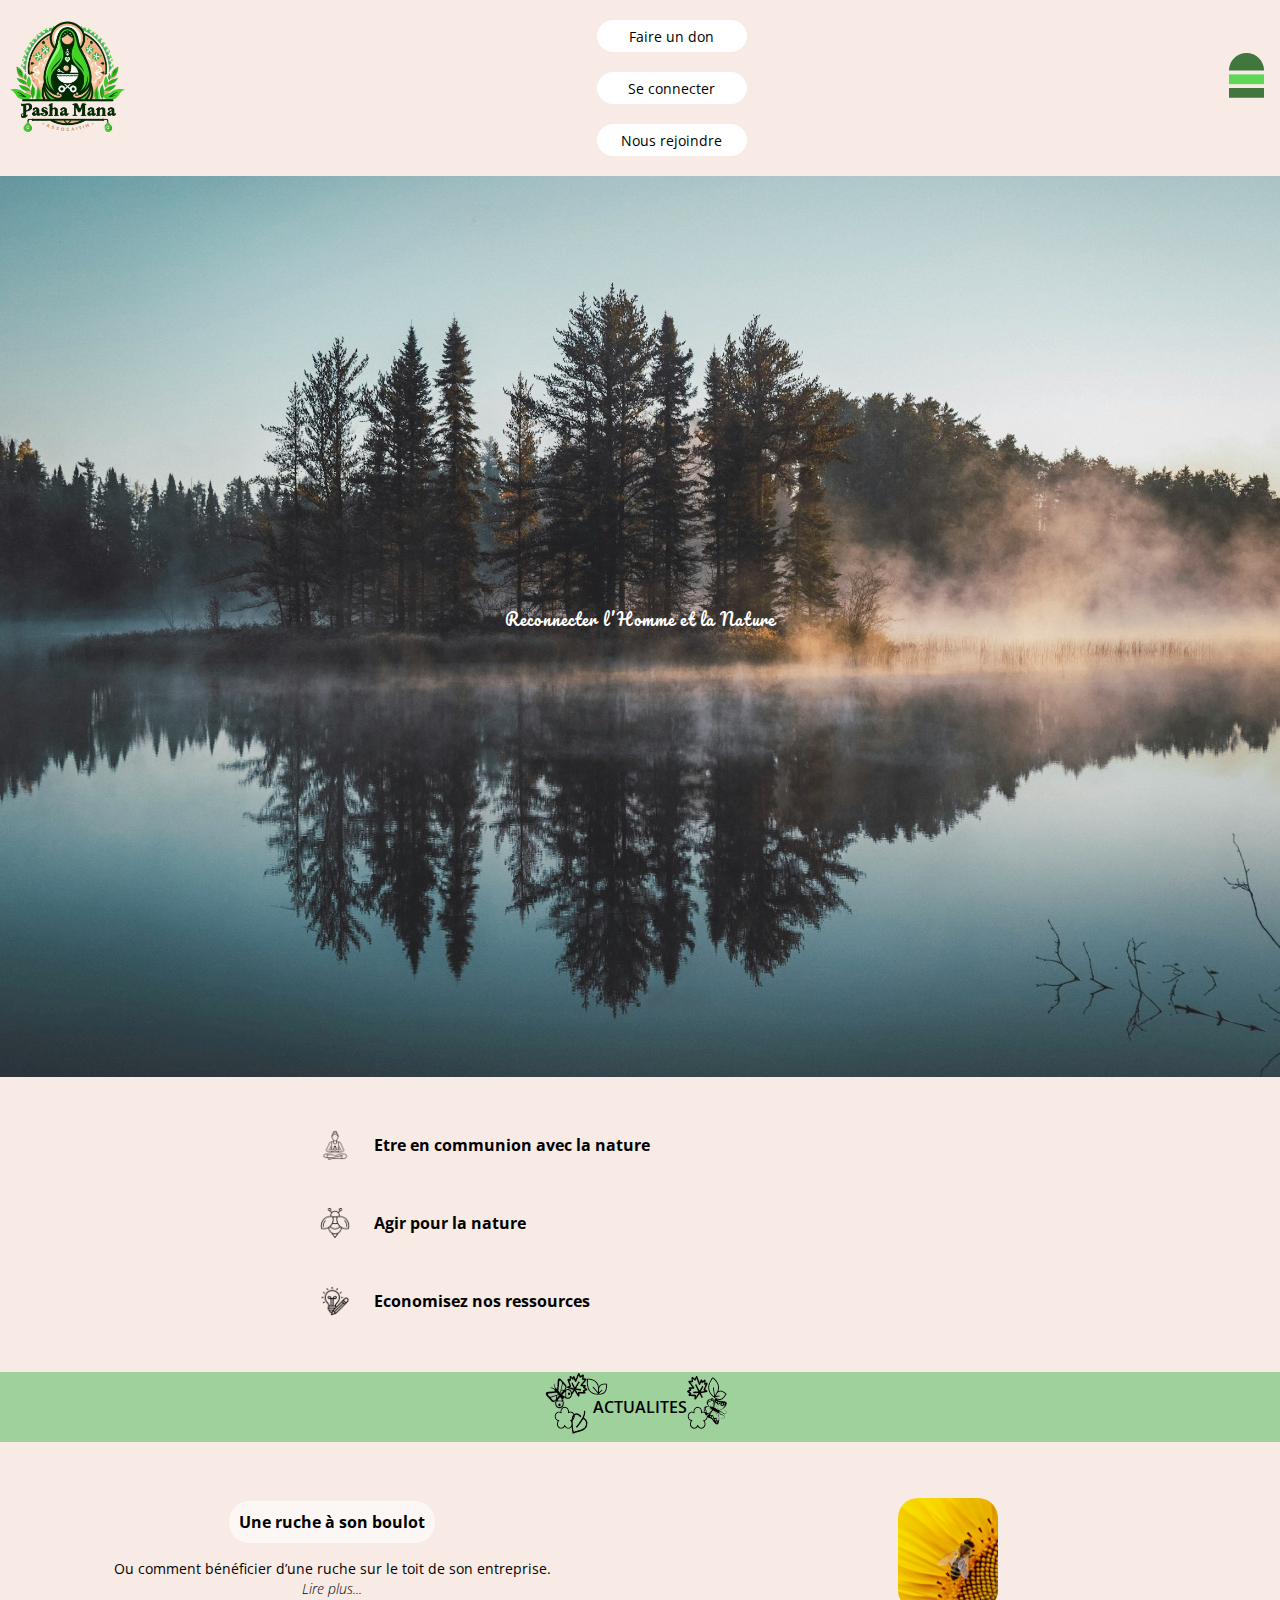
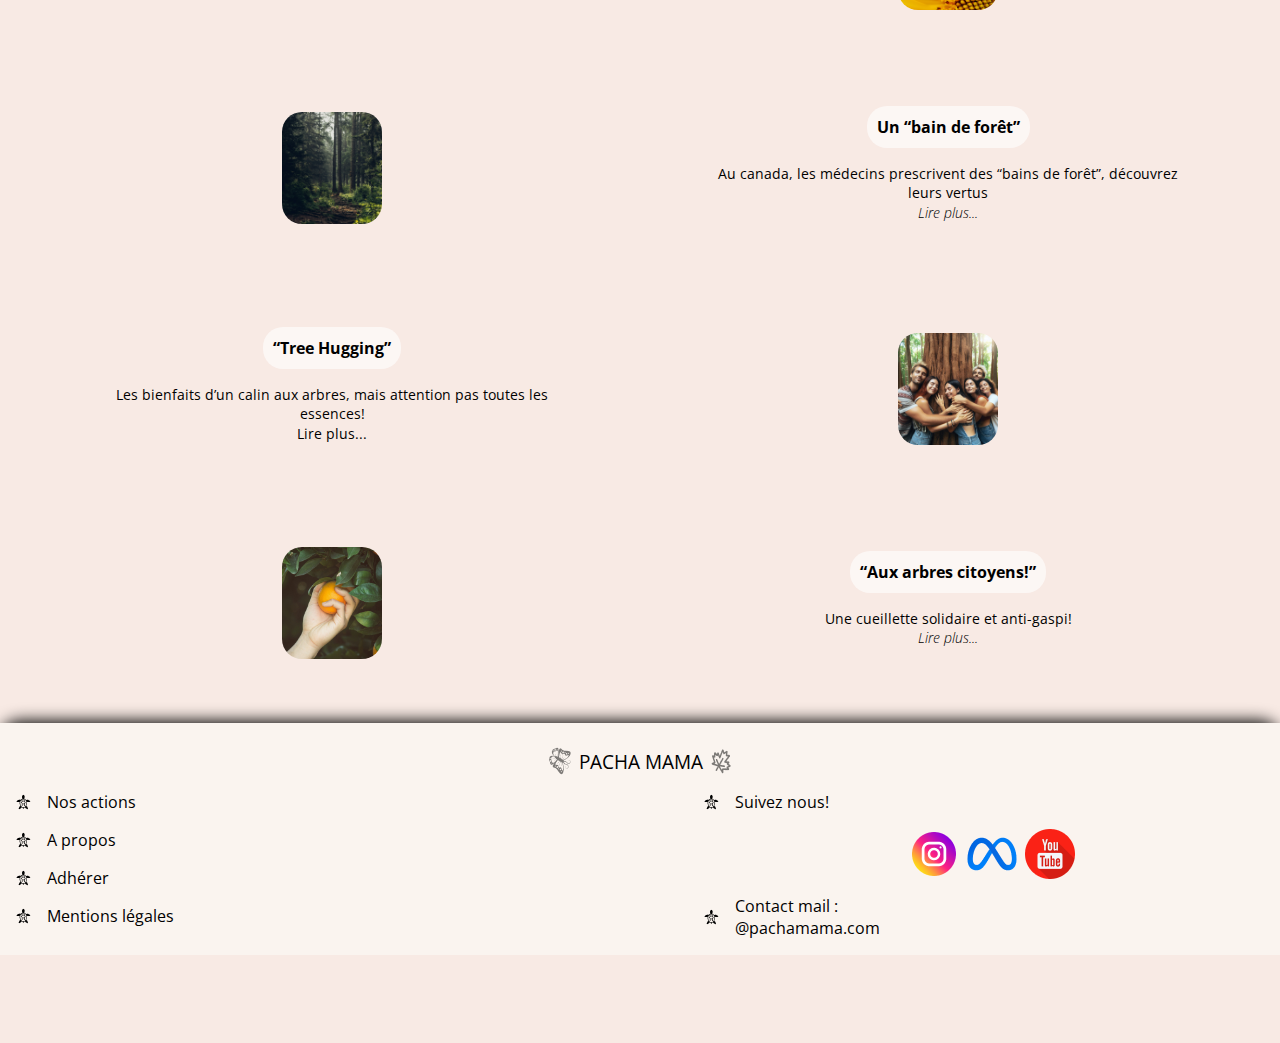
==== index.html @ 1336b2fa "initial commit" ====
<!DOCTYPE html>
<html lang="en">

<head>
    <meta charset="UTF-8">
    <meta name="viewport" content="width=device-width, initial-scale=1.0">
    <title>PACHA MAMA</title>
    <link rel="stylesheet" href="./assets/style.css">
    <link rel="preconnect" href="https://fonts.googleapis.com">
    <link rel="preconnect" href="https://fonts.gstatic.com" crossorigin>
    <link href="https://fonts.googleapis.com/css2?family=Open+Sans:ital,wght@0,300..800;1,300..800&display=swap"
        rel="stylesheet">
    <link rel="preconnect" href="https://fonts.googleapis.com">
    <link rel="preconnect" href="https://fonts.gstatic.com" crossorigin>
    <link
        href="https://fonts.googleapis.com/css2?family=Open+Sans:ital,wght@0,300..800;1,300..800&family=Pacifico&display=swap"
        rel="stylesheet">
</head>

<body>
    <header>
        <div id="logo">
            <img src="./images/Logo.png" alt="logoPachamama">
        </div>
        <div id="boutonsHeader">
            <div class="boutons">
                <p>Faire un don</p>
            </div>
            <div class="boutons">
                <p>Se connecter</p>
            </div>
            <div class="boutons">
                <p>Nous rejoindre</p>
            </div>
        </div>
        <div id="burger">
            <img src="./images/burger.png" alt="burger">
            <div class="mainMenu">
                <ul>
                    <li>Contact</li>
                    <li>Qui sommes nous?</li>
                    <li>Parrainage</li>
                    <li>DIY</li>
                    <li>Evènements</li>
                    <li>Méditation</li>
                </ul>
            </div>
        </div>
    </header>

    <main>
        <div id="figure">
            <img src="./images/paysageMain.jpg" alt="paysage">
            <p>Reconnecter l’Homme et la Nature</p>
        </div>                
        <div id="missions">
            <div class="mission">
                <img src="./images/poseYogaMissions.png">
                <p>Etre en communion avec la nature</p>
            </div>
            <div class="mission">
                <img src="./images/abeilleMissions.png">
                <p>Agir pour la nature</p>
            </div>
            <div class="mission">
                <img src="./images/ampouleMissions.png">
                <p>Economisez nos ressources</p>
            </div>
        </div>
        <div class="categories">
            <p>ACTUALITES</p>
            <img src="./images/decorCategories.png" alt="feuilles">
        </div>
        <div class="actu">
            <div class="descriptionActu">
                <h1>Une ruche à son boulot</h1>
                <p>Ou comment bénéficier d’une ruche sur le toit de son entreprise.<br>
                    <span class="lightItalic">Lire plus...</span>
                </p>
            </div>
            <img src="./images/actuAbeille.jpg" alt="abeille">
        </div>
        <div class="actu">
            <img src="./images/actuForet.jpg" alt="foret">
            <div class="descriptionActu">
                <h1>Un “bain de forêt”</h1>
                <p>Au canada, les médecins prescrivent des “bains de forêt”, découvrez leurs vertus<br>
                    <span class="lightItalic">Lire plus...</span>
                </p>
            </div>
        </div>
        <div class="actu">
            <div class="descriptionActu">
                <h1>“Tree Hugging”</h1>
                <p>Les bienfaits d’un calin aux arbres, mais attention pas toutes les essences!<br>
                    Lire plus...</p>
            </div>
            <img src="./images/actuTreeHugging.jpeg" alt="treeHugging">
        </div>
        <div class="actu">
            <img src="./images/actuCueillettte.jpg" alt="cueillettte">
            <div class="descriptionActu">
                <h1>“Aux arbres citoyens!”</h1>
                <p>Une cueillette solidaire
                    et anti-gaspi!<br>
                    <span class="lightItalic">Lire plus...</span>
                </p>
            </div>
        </div>
    </main>
    <footer>
        <div id="footerTitre">
            <div id="titre">
                <img src="./images/VectorPapillon.png">
                <p>PACHA MAMA</p>
                <img src="./images/VectorFeuille.png">
            </div>
        </div>
        <div class="footer-container">
            <div id="mentionsFooterG">
                <div class="mentionFooterG">
                    <img src="./images/VectorTortue.png">
                    <p>Nos actions</p>
                </div>
                <div class="mentionFooterG">
                    <img src="./images/VectorTortue.png">
                    <p>A propos</p>
                </div>
                <div class="mentionFooterG">
                    <img src="./images/VectorTortue.png">
                    <p>Adhérer</p>
                </div>
                <div class="mentionFooterG">
                    <img src="./images/VectorTortue.png">
                    <p>Mentions légales</p>
                </div>
            </div>
            <div id="mentionsFooterD">
                <div class="mentionFooterD">
                    <img src="./images/VectorTortue.png">
                    <p>Suivez nous!</p>
                </div>
                <div id="reseauxSociaux">
                    <img src="./images/insta.png">
                    <img src="./images/meta.png">
                    <img src="./images/youtube.png">
                </div>
                <div class="mentionFooterD">
                    <img src="./images/VectorTortue.png">
                    <div id="mailto">
                        <p>Contact mail : &nbsp </p>
                        <p>@pachamama.com</p>
                    </div>
                </div>
            </div>
        </div>
    </footer>

    <script src="./assets/main.js"></script>
</body>

</html>
---- assets/style.css ----
*{
    margin: 0;
    padding: 0;
    font-family: "Open Sans", sans-serif;
    list-style-type: none;
}
body{
    background-color: #F8EAE4;
}
/*header*/
header{
    display: flex;
    justify-content: space-between;
    align-items: center;
}
#logo>img{
    width: 8.125rem;
    height: auto;
}
#boutonsHeader>.boutons{
    width: 9.375rem;
    height: 2rem;
    background-color: #fff;
    border-radius: 20px;
    margin-top: 1.25rem;
    display: flex;
    justify-content: center;
    align-items: center;
}

#boutonsHeader>.boutons>p{
    font-size: 0.875rem;
    color: #000;
    
}
#burger{
    width: 2.1875rem;
    margin: 1rem;
}
#burger>img{
    position: relative;
}
#burger>.mainMenu{
    position: absolute;
    width: 10rem;
    height: 15rem;
    right: 0.3125rem;
    top: 9.375rem;
    background-color: #fff;
    border-radius: 20px;
    display: none;
    z-index: 100;
}
header>#burger>.mainMenu>ul{
    display: flex;            
    flex-direction: column;   
    justify-content: space-around;
    height: 100%;                       
    margin: 0;
} 

header>#burger>.mainMenu>ul>li{
    display: flex;
    align-items: center;
    justify-content: center;
    font-size: 0.875rem;
    margin: 0 auto;
    text-align: center;
    width: 9.375rem;
    background-color: #C4DAC3;
    border-radius: 20px;
    padding-top: 0.5rem;
    padding-bottom: 0.5rem;
}
/*main*/
main>#figure{
    width: 100%;
    height: auto;
    position: relative;
}
main>#figure>img{
    width: 100%;
    height: auto;
    margin-top: 1.25rem;
    object-fit: cover;
}
main>#figure>p{
    position: absolute;
    font-family: "Pacifico", cursive;
    font-size: medium;
    color: #fff;
    letter-spacing: 0.07rem;
    top: 50%;
    left: 50%; 
    transform: translate(-50%, -50%);
    white-space: nowrap;
}
main>#missions{
    display: grid;
    grid-template-columns: 25% 50% 25%;
}
main>#missions>.mission{
    grid-column: 2;
    display: flex;
    padding-top: 1rem;
    align-items: center;
    margin-top: 2rem;
}
main>#missions>.mission>img{
    width: 1.875rem;
    height: auto;
}
main>#missions>.mission>p{
    margin-left: 1.5rem;
    font-weight: 700;
    font-size: medium;
}
main>.categories{
    margin-top: 3.5rem;
    width: 100%;
    height: 4.375rem;
    background-color: #9ED19C;
    position: relative;
}
main>.categories>p{
    text-align: center;
    top: 50%;
    left: 50%;
    transform: translate(-50%, -50%);
    font-weight: 600;
    z-index: 1;
    position: relative;
}
main>.categories>img{
    position: absolute;
    top: 100%;  
    left: 50%; 
    transform: translate(-50%, -100%); 
    height: auto;
    z-index: 0;
}
.actu {
    display: grid;
    grid-template-columns: 1fr 1fr; 
    gap: 1rem; 
    align-items: center; 
    justify-content: center;
    margin-bottom: 2rem;
    margin-top: 1.5rem;
    padding: 2rem;
}
.actu > img {
    width: 6.25rem;
    height: 7rem;
    object-fit: cover;
    border-radius: 20px;
    justify-self: center;
}
.actu > .descriptionActu {
    display: flex;
    flex-direction: column; 
    gap: 0.5rem;
    text-align: center;
    justify-self: center; 
    max-width: 80%; 
}

.actu > .descriptionActu > h1 {
    font-size: 1rem;
    background-color: rgba(255, 255, 255, 0.6);
    padding: 0.625rem;
    border-radius: 20px;
    margin: 0 auto;
}

.actu > .descriptionActu > p {
    font-size: 0.875rem;
    line-height: 1.4;
    margin: 0 auto; 
    padding: 0.5rem;
}
.lightItalic{
    font-weight: 300;
    font-style: italic;
}


/* footer */
footer{
    width: 100%;
    height: 20rem;
    border-top-left-radius: 20px;
    border-top-right-radius: 20px;
    box-shadow: 0 -0.1rem 1rem;
    margin-top: 2rem;
}
#footerTitre{
    display: flex;
    justify-content: center;
    align-items: center;
}
#titre {
    display: flex;
    align-items: center; 
    gap: 0.5rem;
    margin-top: 0.5rem;
}
#titre p {
    font-size: 1.2rem;
    font-weight: normal;
    margin: 0;
    color: #000;
}

#footerTitre {
    text-align: center;
    padding: 1rem;
    background-color: #FAF4EF;
}

#footerTitre #titre {
    display: flex;
    justify-content: center;
    align-items: center;
    gap: 0.5rem;
}

.footer-container {
    display: flex;
    justify-content: space-between;
    width: 100%;
    background-color: #FAF4EF;
}

#mentionsFooterG {
    flex: 1;
    max-width: 45%;
    margin-left: 1rem;
}

#mentionsFooterD {
    flex: 1;
    max-width: 45%;
}

#mentionsFooterG, #mentionsFooterD {
    display: flex;
    flex-direction: column;
}

.mentionFooterG, .mentionFooterD {
    display: flex;
    align-items: center;
    margin-bottom: 1rem;
}

#reseauxSociaux {
    display: flex;
    justify-content: center;
    align-items: center;
    gap: 0.5rem;
    padding-bottom: 1rem;
}

.mentionFooterG img, .mentionFooterD img {
    margin-right: 1rem;
    height: auto;
}

#mailto {
    display: flex;
    flex-direction: column; 
}

/* Qui sommes nous?*/
main>h1{
    font-size: 1rem;
    text-align: center;
    margin-top: 2rem;
    margin-bottom: 2rem;
}
.flex{
    display: flex;
    justify-content: center;
}
main>.flex>#pres{
    width: 70%;
    display: flex;
    justify-content: space-between;
}
main>.flex>#pres>p{
    font-size: 0.875rem;
}
main>.flex>#pres>img{
    width: 9.6875rem;
    height: auto;
    border-radius: 20%;
}
main>.flex>p{
    font-size: 0.875rem;
    margin-top: 2.5rem;
    margin-bottom: 3.5rem;
    width: 70%;
}
.flex>#valeurs{
    width: 70%;
}
#valeurs>p{
    font-size: 0.875rem;
    font-weight: 700;
    margin-bottom: 2rem;
}
.vertFonceGras{
    color: #41763E;
    font-weight: 650;
}
#figureValeurs>img{
    margin-top: 3rem;
    margin-bottom: 3rem;
    width: 17.1875rem;
    height: auto;
}

/*Evenement*/
#figureEv{
    position: relative;
}
#figureEv>img{
    width: 100%;
    height : auto;
    opacity: calc(30%);
}
#figureEv>.vertFonceGras>p{
    position: absolute;
    top: 50%; 
    left: 50%; 
    transform: translate(-50%, -50%);
    white-space: nowrap;
}
#boutonsEv{
    font-size: 1.125rem;
    width: 15.625rem;
    height: 2.75rem;
    background-color: #fff;
    display: flex;
    justify-content: center;
    align-items: center;
    border-radius: 20px;
    position: absolute;
    top: 50%; 
    left: 50%; 
    transform: translate(-50%, -50%);
    margin-top: 3rem;
}
#titreEv>.vertFonceGras>p{
    font-size: 1.3rem;
    text-align: center;
    margin-top: 2rem;
    margin-bottom: 1rem;
}
.Ev{
    position: relative;
    width: 100%;
}
.Ev>img{
    width: 15.625rem;
    height: auto;
    margin: 0 auto;
    display: block;
}
.Ev>p{
    position: absolute;
    font-size: 1rem;
    top: 50%; 
    left: 50%;
    transform: translate(-50%, -50%); 
    text-align: center; 
    margin-top: 0.7rem; 
}
strong{
    font-weight: bold;
}
.etiquetteEv{
    display: grid;
    grid-template-columns: repeat(2,1fr);
    grid-template-rows: 2;
    position: relative;
    margin:0 auto;
    width: 80%;
    background-color: #fff;
    padding:20px;
    border-radius: 20px;
}
.etiquetteEv>.titreEtiquette{
    grid-column: 1/2;
    grid-row: 1;
}
.titreEtiquette>img{
    grid-column: 3;
    grid-row: 1;
}
main>.etiquetteEv>p{
    grid-column: 1;
    grid-row: 2;  
}
main>.etiquetteEv>.figureAction>img{
    width: 11rem;
    height:10.625rem;
    border-radius: 20px;
    justify-self: end;
    align-self: center;
}
main>.etiquetteEv>.go>img{
    width: 4rem;
    height: auto;
    position: absolute;
    top: 0;
    right: 0;
}
main > .etiquetteEv > .figureAction {
    display: grid;  
    justify-items: end; 
}

/*DIY*/
.buttonDIY{
    font-weight: 550;
    width: 11.25rem;
    height: 3.5rem;
    background-color: #fff;
    opacity: 60%;
    display: flex;
    justify-content: center;
    align-items: center;
    border-radius: 20px;
}
#DIY{
    display: grid;
    grid-template-columns: repeat(2,1fr);
    grid-template-rows: 3;
    gap: 2rem;
    justify-self: center;
    margin-top: 2rem;
}
.sousTitre{
    width: 100%;
    height: 4rem;
    background-color: #fff ;
    opacity: 70%;
    margin-top: 2rem;
    display: flex;
    justify-content: center;
    align-items: center;
}
.cardTuto{
    display: flex;
    flex-direction: column;
    align-items: center;
    width: 16rem;
    height: 18.75rem;
    background-color: #FAF3E0;
    padding: 1.5rem;
    border-radius: 20px;
    margin: 2rem auto;
}
.cardTuto>img{
    width: 12.625rem;
    height: auto;
    border-top-left-radius: 20px;
    border-top-right-radius: 20px;
}
.cardTuto>p{
    text-align: center;
    margin-top: 1rem;
}
.cardTuto>.buttonTuto{
    width: 4.8125rem;
    height: 1.875rem;
    background-color: #EDE0C8;
    display: flex;
    justify-content: center;
    align-items: center;
    border-radius: 20px;
    margin-top: 1rem;
}
.bold{
    font-weight: 600;
    margin-top: 1rem;
}

/*MEDITATION*/

#meditationFigure>img{
    width: 100%;
    height:auto;
}
.sousTitre2{
    width: 100%;
    height: 4rem;
    background-image: url(../images/oiseau.png);
    margin-top: 2rem;
    display: flex;
    justify-content: center;
    align-items: center;
    font-weight: bold;
    color: #fff;
}
.buttonMeditation{
    display: flex;
    margin: 2rem auto;
    width: 25rem;
}
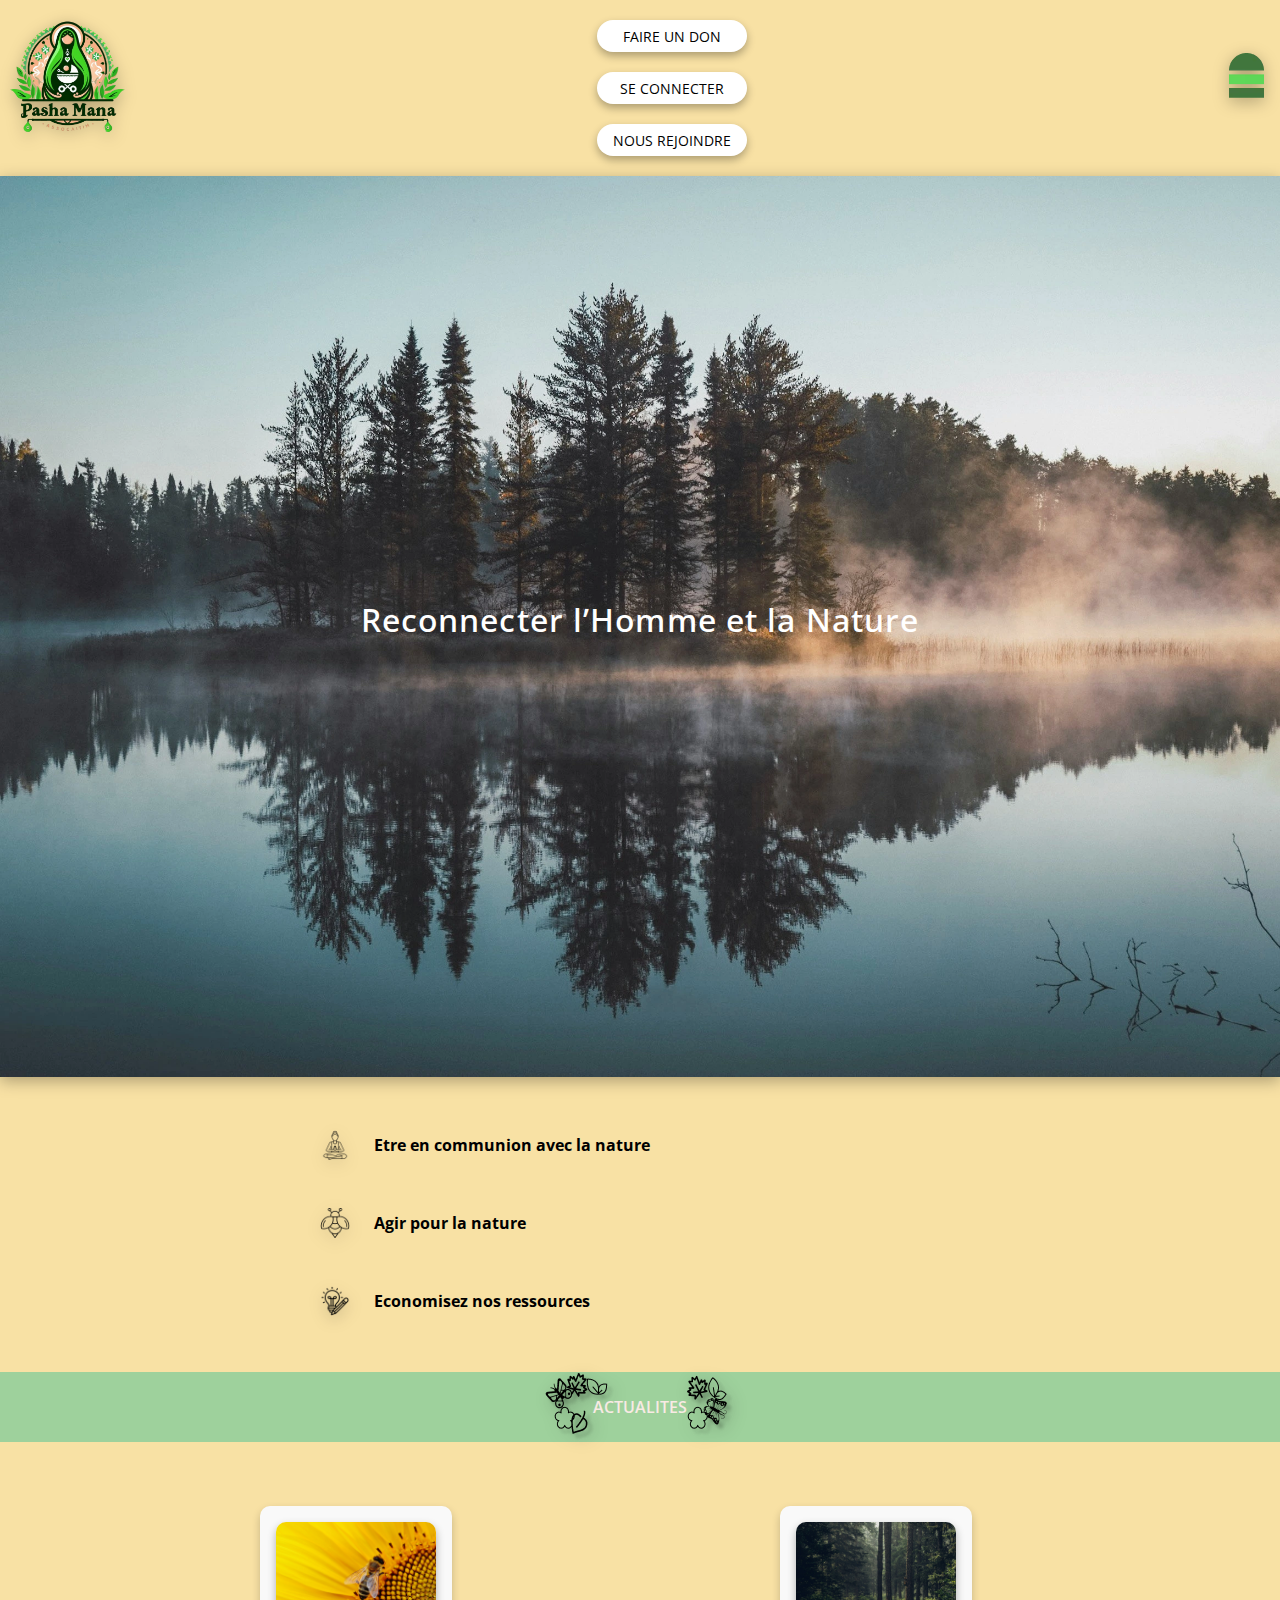
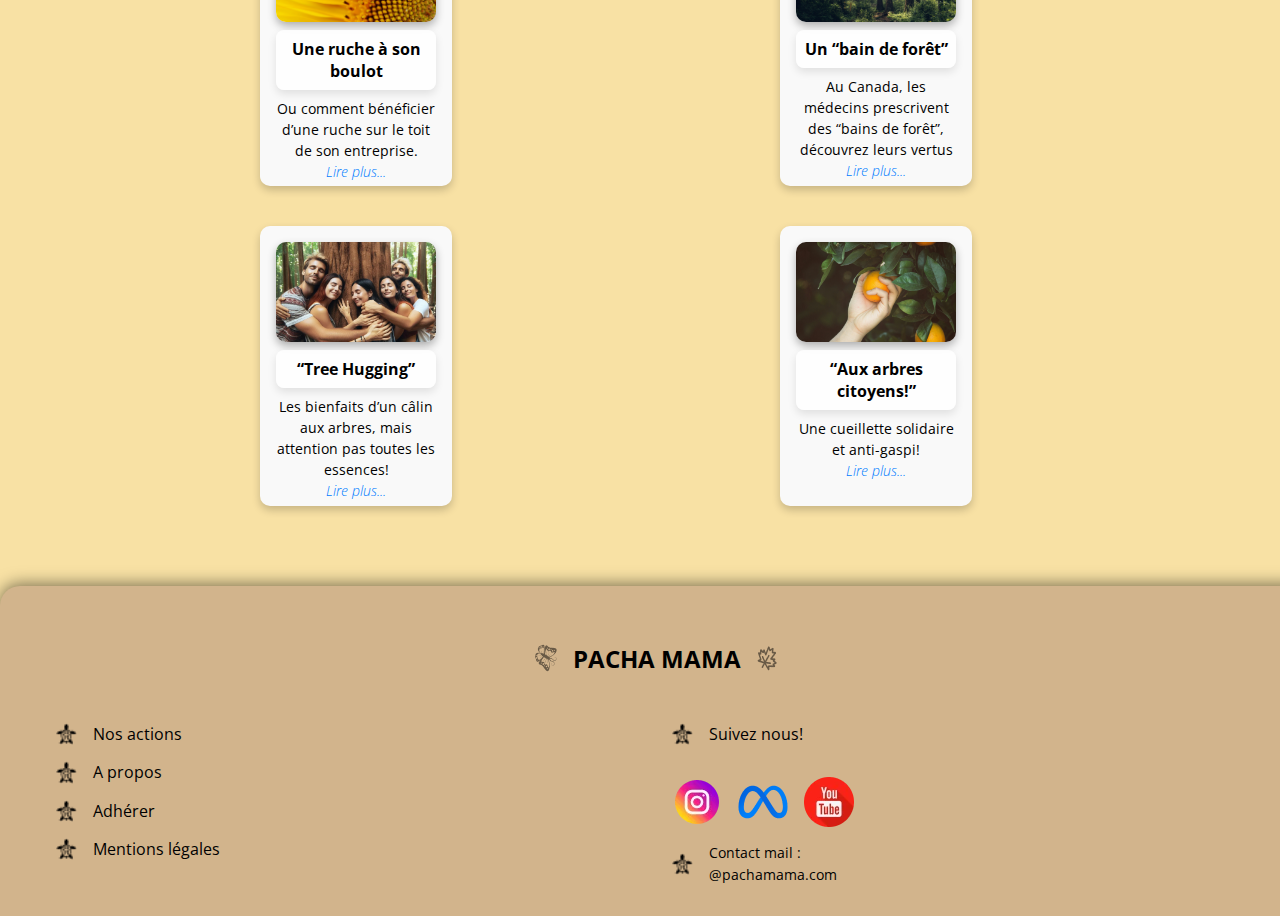
==== commit ed78d940: "last-commit" ====
--- a/index.html
+++ b/index.html
@@ -20,133 +20,127 @@
 <body>
     <header>
         <div id="logo">
-            <img src="./images/Logo.png" alt="logoPachamama">
+            <a href="http://127.0.0.1:5500/index.html"><img src="./images/Logo.webp" alt="logoPachamama"></a>
         </div>
         <div id="boutonsHeader">
             <div class="boutons">
-                <p>Faire un don</p>
+                <a href="#">Faire un don</a></p>
             </div>
             <div class="boutons">
-                <p>Se connecter</p>
+                <a href="#">Se connecter</a>
             </div>
             <div class="boutons">
-                <p>Nous rejoindre</p>
+                <a href="#">Nous rejoindre</a>
             </div>
         </div>
         <div id="burger">
-            <img src="./images/burger.png" alt="burger">
+            <img src="./images/burger.webp" alt="burger">
             <div class="mainMenu">
                 <ul>
-                    <li>Contact</li>
-                    <li>Qui sommes nous?</li>
-                    <li>Parrainage</li>
-                    <li>DIY</li>
-                    <li>Evènements</li>
-                    <li>Méditation</li>
+                    <li><a href="http://127.0.0.1:5500/contact.html">Contact</a></li>
+                    <li><a href="http://127.0.0.1:5500/Qui.html">Qui sommes nous?</a></li>
+                    <li><a href="http://127.0.0.1:5500/parrainage.html">Parrainage</a></li>
+                    <li><a href="http://127.0.0.1:5500/DIY.html">DIY</a></li>
+                    <li><a href="http://127.0.0.1:5500/evenement.html">Evènements</a></li>
+                    <li><a href="http://127.0.0.1:5500/meditation.html">Méditation</a></li>
                 </ul>
             </div>
         </div>
     </header>
-
     <main>
         <div id="figure">
-            <img src="./images/paysageMain.jpg" alt="paysage">
+            <img src="./images/paysageMain.webp" alt="paysage">
             <p>Reconnecter l’Homme et la Nature</p>
-        </div>                
+        </div>
         <div id="missions">
             <div class="mission">
-                <img src="./images/poseYogaMissions.png">
+                <img src="./images/poseYogaMissions.webp">
                 <p>Etre en communion avec la nature</p>
             </div>
             <div class="mission">
-                <img src="./images/abeilleMissions.png">
+                <img src="./images/abeilleMissions.webp">
                 <p>Agir pour la nature</p>
             </div>
             <div class="mission">
-                <img src="./images/ampouleMissions.png">
+                <img src="./images/ampouleMissions2.webp">
                 <p>Economisez nos ressources</p>
             </div>
         </div>
         <div class="categories">
             <p>ACTUALITES</p>
-            <img src="./images/decorCategories.png" alt="feuilles">
+            <img src="./images/decorCategories.webp" alt="feuilles">
         </div>
-        <div class="actu">
+        <div class="actu-container">
             <div class="descriptionActu">
+                <img src="./images/actuAbeille.webp" alt="abeille">
                 <h1>Une ruche à son boulot</h1>
                 <p>Ou comment bénéficier d’une ruche sur le toit de son entreprise.<br>
-                    <span class="lightItalic">Lire plus...</span>
+                    <span class="lightItalic"><a href="#">Lire plus</a>...</span>
                 </p>
             </div>
-            <img src="./images/actuAbeille.jpg" alt="abeille">
-        </div>
-        <div class="actu">
-            <img src="./images/actuForet.jpg" alt="foret">
             <div class="descriptionActu">
+                <img src="./images/actuForet.webp" alt="foret">
                 <h1>Un “bain de forêt”</h1>
-                <p>Au canada, les médecins prescrivent des “bains de forêt”, découvrez leurs vertus<br>
-                    <span class="lightItalic">Lire plus...</span>
+                <p>Au Canada, les médecins prescrivent des “bains de forêt”, découvrez leurs vertus<br>
+                    <span class="lightItalic"><a href="#">Lire plus</a>...</span>
+                </p>
+            </div>
+            <div class="descriptionActu">
+                <img src="./images/actuTreeHugging.webp" alt="treeHugging">
+                <h1>“Tree Hugging”</h1>
+                <p>Les bienfaits d’un câlin aux arbres, mais attention pas toutes les essences!<br>
+                    <span class="lightItalic"><a href="#">Lire plus</a>...</span>
+                </p>
+            </div>
+            <div class="descriptionActu">
+                <img src="./images/actuCueillettte.webp" alt="cueillette">
+                <h1>“Aux arbres citoyens!”</h1>
+                <p>Une cueillette solidaire et anti-gaspi!<br>
+                    <span class="lightItalic"><a href="#">Lire plus</a>...</span>
                 </p>
             </div>
         </div>
-        <div class="actu">
-            <div class="descriptionActu">
-                <h1>“Tree Hugging”</h1>
-                <p>Les bienfaits d’un calin aux arbres, mais attention pas toutes les essences!<br>
-                    Lire plus...</p>
-            </div>
-            <img src="./images/actuTreeHugging.jpeg" alt="treeHugging">
-        </div>
-        <div class="actu">
-            <img src="./images/actuCueillettte.jpg" alt="cueillettte">
-            <div class="descriptionActu">
-                <h1>“Aux arbres citoyens!”</h1>
-                <p>Une cueillette solidaire
-                    et anti-gaspi!<br>
-                    <span class="lightItalic">Lire plus...</span>
-                </p>
-            </div>
         </div>
     </main>
     <footer>
         <div id="footerTitre">
             <div id="titre">
-                <img src="./images/VectorPapillon.png">
+                <img src="./images/VectorPapillon.webp">
                 <p>PACHA MAMA</p>
-                <img src="./images/VectorFeuille.png">
+                <img src="./images/VectorFeuille.webp">
             </div>
         </div>
         <div class="footer-container">
             <div id="mentionsFooterG">
                 <div class="mentionFooterG">
-                    <img src="./images/VectorTortue.png">
+                    <img src="./images/VectorTortue.webp">
                     <p>Nos actions</p>
                 </div>
                 <div class="mentionFooterG">
-                    <img src="./images/VectorTortue.png">
+                    <img src="./images/VectorTortue.webp">
                     <p>A propos</p>
                 </div>
                 <div class="mentionFooterG">
-                    <img src="./images/VectorTortue.png">
+                    <img src="./images/VectorTortue.webp">
                     <p>Adhérer</p>
                 </div>
                 <div class="mentionFooterG">
-                    <img src="./images/VectorTortue.png">
+                    <img src="./images/VectorTortue.webp">
                     <p>Mentions légales</p>
                 </div>
             </div>
             <div id="mentionsFooterD">
                 <div class="mentionFooterD">
-                    <img src="./images/VectorTortue.png">
+                    <img src="./images/VectorTortue.webp">
                     <p>Suivez nous!</p>
                 </div>
                 <div id="reseauxSociaux">
-                    <img src="./images/insta.png">
-                    <img src="./images/meta.png">
-                    <img src="./images/youtube.png">
+                    <img src="./images/insta.webp">
+                    <img src="./images/meta.webp">
+                    <img src="./images/youtube.webp">
                 </div>
                 <div class="mentionFooterD">
-                    <img src="./images/VectorTortue.png">
+                    <img src="./images/VectorTortue.webp">
                     <div id="mailto">
                         <p>Contact mail : &nbsp </p>
                         <p>@pachamama.com</p>
@@ -155,8 +149,6 @@
             </div>
         </div>
     </footer>
-
     <script src="./assets/main.js"></script>
 </body>
-
 </html>--- a/assets/style.css
+++ b/assets/style.css
@@ -3,9 +3,12 @@
     padding: 0;
     font-family: "Open Sans", sans-serif;
     list-style-type: none;
+    text-decoration: none;
+    color: inherit;
 }
 body{
-    background-color: #F8EAE4;
+    background-color: #F8E1A4;
+    height: 100%;
 }
 /*header*/
 header{
@@ -13,9 +16,10 @@
     justify-content: space-between;
     align-items: center;
 }
-#logo>img{
+#logo>a>img{
     width: 8.125rem;
     height: auto;
+    filter: drop-shadow(0 4px 8px rgba(0, 0, 0, 0.3)); 
 }
 #boutonsHeader>.boutons{
     width: 9.375rem;
@@ -26,19 +30,28 @@
     display: flex;
     justify-content: center;
     align-items: center;
-}
-
-#boutonsHeader>.boutons>p{
+    box-shadow: 0 4px 8px rgba(0, 0, 0, 0.3); 
+    cursor: pointer;
+    transition: all 1s;
+}
+#boutonsHeader>.boutons:hover{
+    background-color: #9ED19C;
+
+}
+
+#boutonsHeader>.boutons>a{
     font-size: 0.875rem;
     color: #000;
-    
+    text-transform: uppercase;
 }
 #burger{
     width: 2.1875rem;
     margin: 1rem;
+    cursor: pointer;
 }
 #burger>img{
     position: relative;
+    filter: drop-shadow(0 4px 8px rgba(0, 0, 0, 0.3));
 }
 #burger>.mainMenu{
     position: absolute;
@@ -67,11 +80,15 @@
     margin: 0 auto;
     text-align: center;
     width: 9.375rem;
-    background-color: #C4DAC3;
+    background-color: #F8E1A4;
     border-radius: 20px;
     padding-top: 0.5rem;
     padding-bottom: 0.5rem;
 }
+header>#burger>.mainMenu>ul>li:hover{
+    background-color: #D2B48C;
+    color: #fff;
+}
 /*main*/
 main>#figure{
     width: 100%;
@@ -83,10 +100,11 @@
     height: auto;
     margin-top: 1.25rem;
     object-fit: cover;
+    filter: drop-shadow(0 4px 8px rgba(0, 0, 0, 0.3));
 }
 main>#figure>p{
     position: absolute;
-    font-family: "Pacifico", cursive;
+    font-family: "Open Sans", sans-serif;
     font-size: medium;
     color: #fff;
     letter-spacing: 0.07rem;
@@ -94,6 +112,8 @@
     left: 50%; 
     transform: translate(-50%, -50%);
     white-space: nowrap;
+    font-size: 1rem;
+    font-weight: 550;
 }
 main>#missions{
     display: grid;
@@ -109,6 +129,7 @@
 main>#missions>.mission>img{
     width: 1.875rem;
     height: auto;
+    filter: drop-shadow(0 4px 8px rgba(0, 0, 0, 0.3));
 }
 main>#missions>.mission>p{
     margin-left: 1.5rem;
@@ -130,6 +151,7 @@
     font-weight: 600;
     z-index: 1;
     position: relative;
+    color: #F8EAE4;
 }
 main>.categories>img{
     position: absolute;
@@ -138,138 +160,156 @@
     transform: translate(-50%, -100%); 
     height: auto;
     z-index: 0;
-}
-.actu {
+    filter: drop-shadow(4px 4px 8px rgba(0, 0, 0, 0.3));
+}
+.actu-container {
     display: grid;
-    grid-template-columns: 1fr 1fr; 
-    gap: 1rem; 
-    align-items: center; 
-    justify-content: center;
-    margin-bottom: 2rem;
-    margin-top: 1.5rem;
-    padding: 2rem;
-}
-.actu > img {
-    width: 6.25rem;
-    height: 7rem;
-    object-fit: cover;
-    border-radius: 20px;
-    justify-self: center;
-}
-.actu > .descriptionActu {
+    grid-template-columns: 1fr;
+    gap: 3rem; 
+    margin: 0 auto; 
+    max-width: 1000px; 
+    padding: 1rem; 
+    justify-content: center;
+    align-items: center;
+    text-align: center;
+    margin-top: 3rem;
+    margin-bottom: 3rem;
+}
+
+.actu-container>.descriptionActu {
     display: flex;
     flex-direction: column; 
     gap: 0.5rem;
-    text-align: center;
-    justify-self: center; 
-    max-width: 80%; 
-}
-
-.actu > .descriptionActu > h1 {
+    background-color: #f9f9f9;
+    padding: 1rem;
+    border-radius: 10px;
+    box-shadow: 0 4px 8px rgba(0, 0, 0, 0.2);
+    width: 10rem;
+    height: 15.5rem;
+    margin-left: 25%;
+}
+.descriptionActu> img {
+    width: 100%;
+    height: 6.25rem;
+    object-fit: cover;
+    border-radius: 10px;
+    box-shadow: 0 4px 8px rgba(0, 0, 0, 0.3);
+}
+.descriptionActu > h1 {
     font-size: 1rem;
-    background-color: rgba(255, 255, 255, 0.6);
-    padding: 0.625rem;
-    border-radius: 20px;
-    margin: 0 auto;
-}
-
-.actu > .descriptionActu > p {
+    padding: 0.5rem;
+    margin: 0;
+    background-color: rgba(255, 255, 255, 0.8);
+    border-radius: 8px;
+    box-shadow: 0 4px 8px rgba(0, 0, 0, 0.1);
+}
+.descriptionActu > p {
     font-size: 0.875rem;
-    line-height: 1.4;
-    margin: 0 auto; 
-    padding: 0.5rem;
-}
-.lightItalic{
+    line-height: 1.5;
+    flex-wrap: wrap;
+}
+.lightItalic {
     font-weight: 300;
     font-style: italic;
+    color: #007BFF;
+}
+
+.lightItalic>a {
+    text-decoration: none;
+    color: inherit;
+}
+
+.lightItalic a:hover {
+    text-decoration: underline;
 }
 
 
 /* footer */
-footer{
-    width: 100%;
-    height: 20rem;
+footer {
+    background-color: #D2B48C;
+    width: 100%;
+    height: auto;
     border-top-left-radius: 20px;
     border-top-right-radius: 20px;
-    box-shadow: 0 -0.1rem 1rem;
-    margin-top: 2rem;
-}
-#footerTitre{
-    display: flex;
-    justify-content: center;
-    align-items: center;
-}
+    box-shadow: 0 -0.1rem 1rem rgba(0, 0, 0, 0.5); 
+    display: flex;
+    flex-direction: column;
+    justify-content: center;
+    align-items: center; 
+    padding: 2rem 1rem;
+    margin-top: 4rem;
+}
+
+#footerTitre {
+    text-align: center;
+    padding: 1rem;
+    margin-bottom: 2rem;
+}
+
 #titre {
     display: flex;
-    align-items: center; 
-    gap: 0.5rem;
+    align-items: center;
+    gap: 1rem; 
     margin-top: 0.5rem;
 }
+
 #titre p {
-    font-size: 1.2rem;
-    font-weight: normal;
+    font-size: 1.5rem; 
+    font-weight: bold; 
     margin: 0;
     color: #000;
 }
 
-#footerTitre {
-    text-align: center;
-    padding: 1rem;
-    background-color: #FAF4EF;
-}
-
-#footerTitre #titre {
-    display: flex;
-    justify-content: center;
-    align-items: center;
-    gap: 0.5rem;
-}
-
 .footer-container {
     display: flex;
     justify-content: space-between;
     width: 100%;
-    background-color: #FAF4EF;
-}
-
-#mentionsFooterG {
+    max-width: 1200px; 
+    gap: 2rem; 
+    flex-wrap: wrap;
+}
+
+#mentionsFooterG, #mentionsFooterD {
     flex: 1;
-    max-width: 45%;
-    margin-left: 1rem;
-}
-
-#mentionsFooterD {
-    flex: 1;
-    max-width: 45%;
-}
-
-#mentionsFooterG, #mentionsFooterD {
     display: flex;
     flex-direction: column;
+    align-items: flex-start;
+    gap: 1rem;
 }
 
 .mentionFooterG, .mentionFooterD {
     display: flex;
     align-items: center;
-    margin-bottom: 1rem;
+    gap: 1rem;
+}
+
+.mentionFooterG img, .mentionFooterD img {
+    height: 1.4rem; 
+    width: auto;
 }
 
 #reseauxSociaux {
     display: flex;
     justify-content: center;
     align-items: center;
-    gap: 0.5rem;
-    padding-bottom: 1rem;
-}
-
-.mentionFooterG img, .mentionFooterD img {
-    margin-right: 1rem;
-    height: auto;
+    gap: 1rem; 
+    margin-top: 1rem;
 }
 
 #mailto {
     display: flex;
     flex-direction: column; 
+    gap: 0.2rem; 
+    font-size: 0.9rem; 
+    color: #000;
+}
+
+.mentionFooterG > p:hover,
+.mentionFooterD > p:hover,
+#mailto p:hover {
+    color: #F8E1A4;
+    cursor: pointer;
+    transition: color 0.3s ease-in-out;
 }
 
 /* Qui sommes nous?*/
@@ -284,26 +324,25 @@
     justify-content: center;
 }
 main>.flex>#pres{
-    width: 70%;
-    display: flex;
-    justify-content: space-between;
+    width: 80%;
+    display: flex;
+    flex-direction: column;
+    gap: 1.5rem;
 }
 main>.flex>#pres>p{
-    font-size: 0.875rem;
+    font-size: 1rem;
 }
 main>.flex>#pres>img{
     width: 9.6875rem;
     height: auto;
     border-radius: 20%;
-}
-main>.flex>p{
-    font-size: 0.875rem;
-    margin-top: 2.5rem;
-    margin-bottom: 3.5rem;
-    width: 70%;
-}
+    margin: 0 auto;
+    box-shadow: 0 4px 8px rgba(0, 0, 0, 0.3);
+}
+
 .flex>#valeurs{
     width: 70%;
+    margin-top: 5rem;
 }
 #valeurs>p{
     font-size: 0.875rem;
@@ -355,20 +394,20 @@
 #titreEv>.vertFonceGras>p{
     font-size: 1.3rem;
     text-align: center;
-    margin-top: 2rem;
+    margin-top: 4rem;
     margin-bottom: 1rem;
 }
-.Ev{
+#containerEv>.Ev{
     position: relative;
     width: 100%;
 }
-.Ev>img{
+#containerEv>.Ev>img{
     width: 15.625rem;
     height: auto;
     margin: 0 auto;
     display: block;
 }
-.Ev>p{
+#containerEv>.Ev>p{
     position: absolute;
     font-size: 1rem;
     top: 50%; 
@@ -380,7 +419,7 @@
 strong{
     font-weight: bold;
 }
-.etiquetteEv{
+#containerEv>.etiquetteEv{
     display: grid;
     grid-template-columns: repeat(2,1fr);
     grid-template-rows: 2;
@@ -391,33 +430,33 @@
     padding:20px;
     border-radius: 20px;
 }
-.etiquetteEv>.titreEtiquette{
+#containerEv>.etiquetteEv>.titreEtiquette{
     grid-column: 1/2;
     grid-row: 1;
 }
-.titreEtiquette>img{
+#containerEv>.titreEtiquette>img{
     grid-column: 3;
     grid-row: 1;
 }
-main>.etiquetteEv>p{
+main>#containerEv>.etiquetteEv>p{
     grid-column: 1;
     grid-row: 2;  
 }
-main>.etiquetteEv>.figureAction>img{
+main>#containerEv>.etiquetteEv>.figureAction>img{
     width: 11rem;
     height:10.625rem;
     border-radius: 20px;
     justify-self: end;
     align-self: center;
 }
-main>.etiquetteEv>.go>img{
+main>#containerEv>.etiquetteEv>.go>img{
     width: 4rem;
     height: auto;
     position: absolute;
     top: 0;
     right: 0;
 }
-main > .etiquetteEv > .figureAction {
+main >#containerEv>.etiquetteEv > .figureAction {
     display: grid;  
     justify-items: end; 
 }
@@ -433,6 +472,9 @@
     justify-content: center;
     align-items: center;
     border-radius: 20px;
+    box-shadow: 0 4px 8px rgba(0, 0, 0, 0.3);
+    text-transform: uppercase;
+    text-align: center;
 }
 #DIY{
     display: grid;
@@ -446,43 +488,170 @@
     width: 100%;
     height: 4rem;
     background-color: #fff ;
-    opacity: 70%;
-    margin-top: 2rem;
-    display: flex;
-    justify-content: center;
-    align-items: center;
-}
-.cardTuto{
+    margin-top: 2rem;
+    display: flex;
+    justify-content: center;
+    align-items: center;
+    text-transform: uppercase;
+    font-weight: 650;
+    text-shadow: 4px 4px 8px rgba(0, 0, 0, 0.3);;
+}
+#cardTutoContainer>.cardTuto{
     display: flex;
     flex-direction: column;
     align-items: center;
     width: 16rem;
-    height: 18.75rem;
+    height: 20rem;
     background-color: #FAF3E0;
     padding: 1.5rem;
     border-radius: 20px;
     margin: 2rem auto;
-}
-.cardTuto>img{
+    box-shadow: 0 4px 8px rgba(0, 0, 0, 0.3);
+}
+#cardTutoContainer>.cardTuto>img{
     width: 12.625rem;
     height: auto;
     border-top-left-radius: 20px;
     border-top-right-radius: 20px;
-}
-.cardTuto>p{
+    box-shadow: 0 4px 8px rgba(0, 0, 0, 0.3);
+}
+#cardTutoContainer>.cardTuto>p{
     text-align: center;
     margin-top: 1rem;
-}
-.cardTuto>.buttonTuto{
-    width: 4.8125rem;
-    height: 1.875rem;
-    background-color: #EDE0C8;
-    display: flex;
-    justify-content: center;
-    align-items: center;
-    border-radius: 20px;
-    margin-top: 1rem;
-}
+    
+}
+button {
+    position: relative;
+    padding: 15px 45px;
+    background: #fec195;
+    font-size: 17px;
+    font-weight: 500;
+    color: #181818;
+    cursor: pointer;
+    border: 1px solid #fec195;
+    border-radius: 8px;
+    filter: drop-shadow(2px 2px 3px rgba(0, 0, 0, 0.2));
+    display: flex;
+    justify-content: center;
+    align-items: center;
+  }
+  
+  button:hover {
+    border: 1px solid #f3b182;
+    background: linear-gradient(
+      85deg,
+      #fec195,
+      #fcc196,
+      #fabd92,
+      #fac097,
+      #fac39c
+    );
+    animation: wind 2s ease-in-out infinite;
+  }
+  
+  @keyframes wind {
+    0% {
+      background-position: 0% 50%;
+    }
+  
+    0% {
+      background-position: 50% 100%;
+    }
+  
+    0% {
+      background-position: 0% 50%;
+    }
+  }
+  
+  .icon-1 {
+    position: absolute;
+    top: 0;
+    right: 0;
+    width: 25px;
+    transform-origin: 0 0;
+    transform: rotate(10deg);
+    transition: all 0.5s ease-in-out;
+    filter: drop-shadow(2px 2px 3px rgba(0, 0, 0, 0.3));
+  }
+  
+  button:hover .icon-1 {
+    animation: slay-1 3s cubic-bezier(0.52, 0, 0.58, 1) infinite;
+    transform: rotate(10deg);
+  }
+  
+  @keyframes slay-1 {
+    0% {
+      transform: rotate(10deg);
+    }
+  
+    50% {
+      transform: rotate(-5deg);
+    }
+  
+    100% {
+      transform: rotate(10deg);
+    }
+  }
+  
+  .icon-2 {
+    position: absolute;
+    top: 0;
+    left: 25px;
+    width: 12px;
+    transform-origin: 50% 0;
+    transform: rotate(10deg);
+    transition: all 1s ease-in-out;
+    filter: drop-shadow(2px 2px 3px rgba(0, 0, 0, 0.5));
+  }
+  
+  button:hover .icon-2 {
+    animation: slay-2 3s cubic-bezier(0.52, 0, 0.58, 1) 1s infinite;
+    transform: rotate(0);
+  }
+  
+  @keyframes slay-2 {
+    0% {
+      transform: rotate(0deg);
+    }
+  
+    50% {
+      transform: rotate(15deg);
+    }
+  
+    100% {
+      transform: rotate(0);
+    }
+  }
+  
+    .icon-3 {
+    position: absolute;
+    top: 0;
+    left: 0;
+    width: 18px;
+    transform-origin: 50% 0;
+    transform: rotate(-5deg);
+    transition: all 1s ease-in-out;
+    filter: drop-shadow(2px 2px 3px rgba(0, 0, 0, 0.5));
+  }
+  
+    button:hover .icon-3 {
+    animation: slay-3 2s cubic-bezier(0.52, 0, 0.58, 1) 1s infinite;
+    transform: rotate(0);
+  }
+  
+  @keyframes slay-3 {
+    0% {
+      transform: rotate(0deg);
+    }
+  
+    50% {
+      transform: rotate(-5deg);
+    }
+  
+    100% {
+      transform: rotate(0);
+    }
+  }
 .bold{
     font-weight: 600;
     margin-top: 1rem;
@@ -493,20 +662,290 @@
 #meditationFigure>img{
     width: 100%;
     height:auto;
-}
-.sousTitre2{
-    width: 100%;
-    height: 4rem;
-    background-image: url(../images/oiseau.png);
+    box-shadow: 0 4px 8px rgba(0, 0, 0, 0.3);
+}
+#sousTitre2{
+    width: 100%;
+    height: 3rem;
+    background-image: url(../images/OiseauSousTitre.webp);
     margin-top: 2rem;
     display: flex;
     justify-content: center;
     align-items: center;
     font-weight: bold;
     color: #fff;
+    position: relative;
+    background-repeat: repeat-x;
+}
+#sousTitre2>img{
+    position: absolute;
+    left: 0.5rem;
+    top: 1.9rem;
 }
 .buttonMeditation{
     display: flex;
-    margin: 2rem auto;
-    width: 25rem;
+    flex-direction: column;
+    justify-content: center;  
+    top: 2rem;  
+    width: 20rem;
+    margin: 0 auto;
+    margin-top: 2.5rem;
+}
+#sousTitre3{
+    width: 100%;
+    height: 3rem;
+    background-image: url(../images/feuillesSousTitre.webp);
+    margin-top: 2rem;
+    display: flex;
+    justify-content: center;
+    align-items: center;
+    font-weight: bold;
+    color: #fff;
+    position: relative;
+    background-repeat: repeat-x;
+}
+#sousTitre3>img{
+    position: absolute;
+    right: 0.2rem;
+    top: 2rem;
+}
+.Mediter{
+    display: flex;
+    justify-content: center;
+    align-items: center;
+    margin-top: 3.5rem;
+    margin-bottom: 2rem;
+    width: 100%;
+    gap: 1rem;
+    text-wrap: wrap;
+}
+.Mediter>img{
+    width: 1.625rem;
+    height: auto;
+}
+.Mediter>p{
+    text-align: center;
+    margin-top: 2rem;
+}
+#contenuMediter>p{
+    margin-left: 1.5rem;
+    margin-right: 1.5rem;
+    text-align: justify;
+}
+#contenuMediter2>p{
+    margin: 1.5rem;
+    text-align: justify;
+}
+#mediterDeco{
+    display: flex;
+    justify-content: center;
+    align-items: center;
+}
+#mediterDeco>img{
+    width: 18.625rem;
+    height: auto;
+}
+
+/* parrainage*/
+#abeille{
+    margin: 2rem;
+}
+#abeille>img{
+    width: auto;
+    height: 11.5rem;
+    border-radius: 20px;
+    box-shadow: 0 4px 8px rgba(0, 0, 0, 0.3)
+}
+#abeille>p{
+    padding-top: 2rem;
+    text-align: justify;
+}
+#abeille>p:first-of-type{
+    text-align: center;
+    font-weight: bold;
+}
+#abeille2{
+    margin: 2rem;
+}
+#abeille2>p:first-child{
+    text-align: center;
+    font-weight: bold;
+}
+#abeille2>p{
+    padding-top: 2rem;
+    text-align: justify;
+}
+#abeille2>img{
+    width: auto;
+    height: 11.5rem;
+    border-radius: 20px;
+    margin-top: 2rem;
+    box-shadow: 0 4px 8px rgba(0, 0, 0, 0.3);
+}
+#abeille, #abeille2{
+    display: flex;
+    flex-direction: column;
+    justify-content: center;
+    align-items: center;
+}
+#buttonAbeille{
+    display: flex;
+    justify-content: center;
+    align-items: center;
+    gap: 0.5rem;
+    width: 16.875rem;
+    height: 4.625rem;
+    background-color: #FFD780;
+    border-radius: 20px;
+    margin-top: 2rem;
+    box-shadow: 0 4px 8px rgba(0, 0, 0, 0.3)
+}
+#buttonAbeille>p{
+    font-size: 1rem;
+}
+#buttonArbre{
+    display: flex;
+    justify-content: center;
+    align-items: center;
+    gap: 0.5rem;
+    background-color: #8FB546;
+    width: 16.875rem;
+    height: 4.625rem;
+    border-radius: 20px;
+    box-shadow: 0 4px 8px rgba(0, 0, 0, 0.3);
+}
+.flex2{
+    display: flex;
+    flex-direction: column;
+    gap: 2rem;
+    align-items: center;
+}
+
+/* CONTACT */
+#figureBackground{
+    background-image: url(../images/plage2.jpg);
+    background-repeat: no-repeat;
+    object-fit: cover;
+    padding-bottom: 3rem;
+}
+#contactContainer{
+    display: flex;
+    flex-direction: column;
+    align-items: center;
+    width: 100%;
+    height: auto;
+}
+.nom{
+    width: 7.5rem;
+    height: 2.5rem;
+    background-color: #9ED19C;
+    display: flex;
+    justify-content: center;
+    align-items: center;
+    border-radius: 10px;
+    margin-top: 2rem;
+}
+.input-group{
+    display: flex;
+    justify-content: center;
+    align-items: center;
+}
+.input-group>input{
+    width: 15rem;
+    height: 2.5rem;
+    background-color: #9ED19C;
+    border-radius: 10px;
+    border: none;
+    margin-top: 2rem;
+    text-align: center;
+}
+.contactFormEmail{
+    display: flex;
+    gap: 2rem;
+}
+.contactFormNom{
+    display: flex;
+    gap: 2rem;
+}
+.italic{
+    font-style: italic;
+    font-weight: 400;
+}
+textarea {
+    width: 24rem;
+    flex: 1;
+    background-color: #9ED19C;
+    border-radius: 10px;
+    border: none;
+    margin: 2rem;
+    text-align: center;
+}
+button{
+    width: 7.5rem;
+    height: 2.5rem;
+    border-radius: 10px; 
+    background-color: #9ED19C;
+    border: none;
+    margin-bottom: 2rem;
+}
+
+@media screen and (min-width: 700px) { 
+    .actu-container { 
+        grid-template-columns: repeat(2, 1fr); 
+        grid-template-rows: repeat(2, auto); 
+        gap: 2.5rem; } 
+    main>.flex>#pres{
+        width: 80%;
+        display: flex;
+        flex-direction: row;
+        justify-content: space-between;
+        gap: 1.5rem;
+        margin-top:3rem;
+        }
+        #cardTutoContainer{
+            display: flex;
+            gap: 20px; 
+            justify-content: space-between; 
+            margin-top: 2rem;
+        }
+
+    }
+
+
+@media screen and (min-width: 1140px ){
+    #containerEv{
+        display: flex;
+        flex-direction: row;
+        justify-content: space-between;
+        margin-top: 5rem;
+        width: 80%;
+    }
+    #figureEv>.vertFonceGras>p{
+        font-size: 1.7rem;
+        margin-bottom: 1.5rem;
+    }
+    #sousTitre2>img{
+        width: 10rem;
+        height: auto;
+    }
+    #sousTitre3>img{
+        width: 10rem;
+        height: auto;
+    }
+    #mediterDeco>img{
+        width: 25rem;
+        height: auto;
+    }
+    #contenuMediter2,#contenuMediter, #abeille, #abeille2{
+        width: 60%;
+        margin-left:20%;
+        margin-right: 20%;
+    }
+
+}
+
+@media screen and (min-width: 1000px){
+    main>#figure>p{
+        font-size: 2rem;
+    }
 }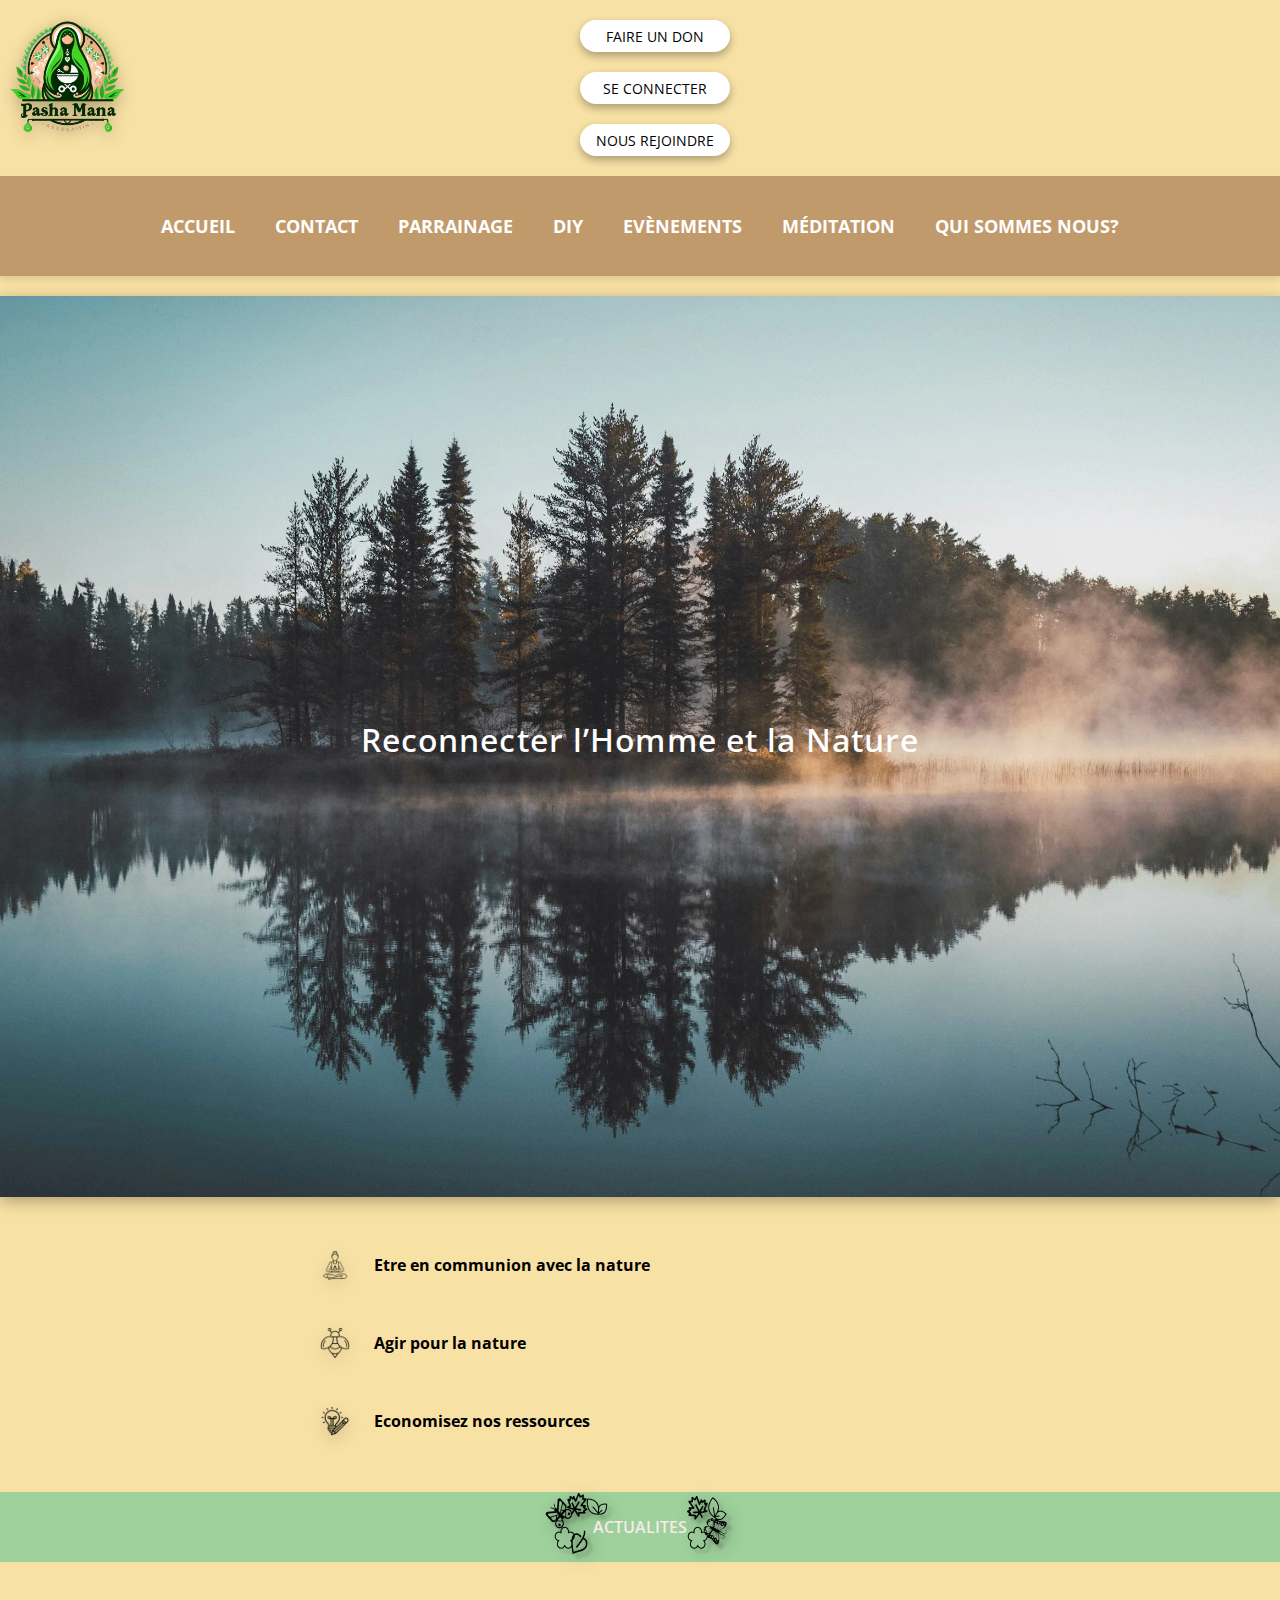
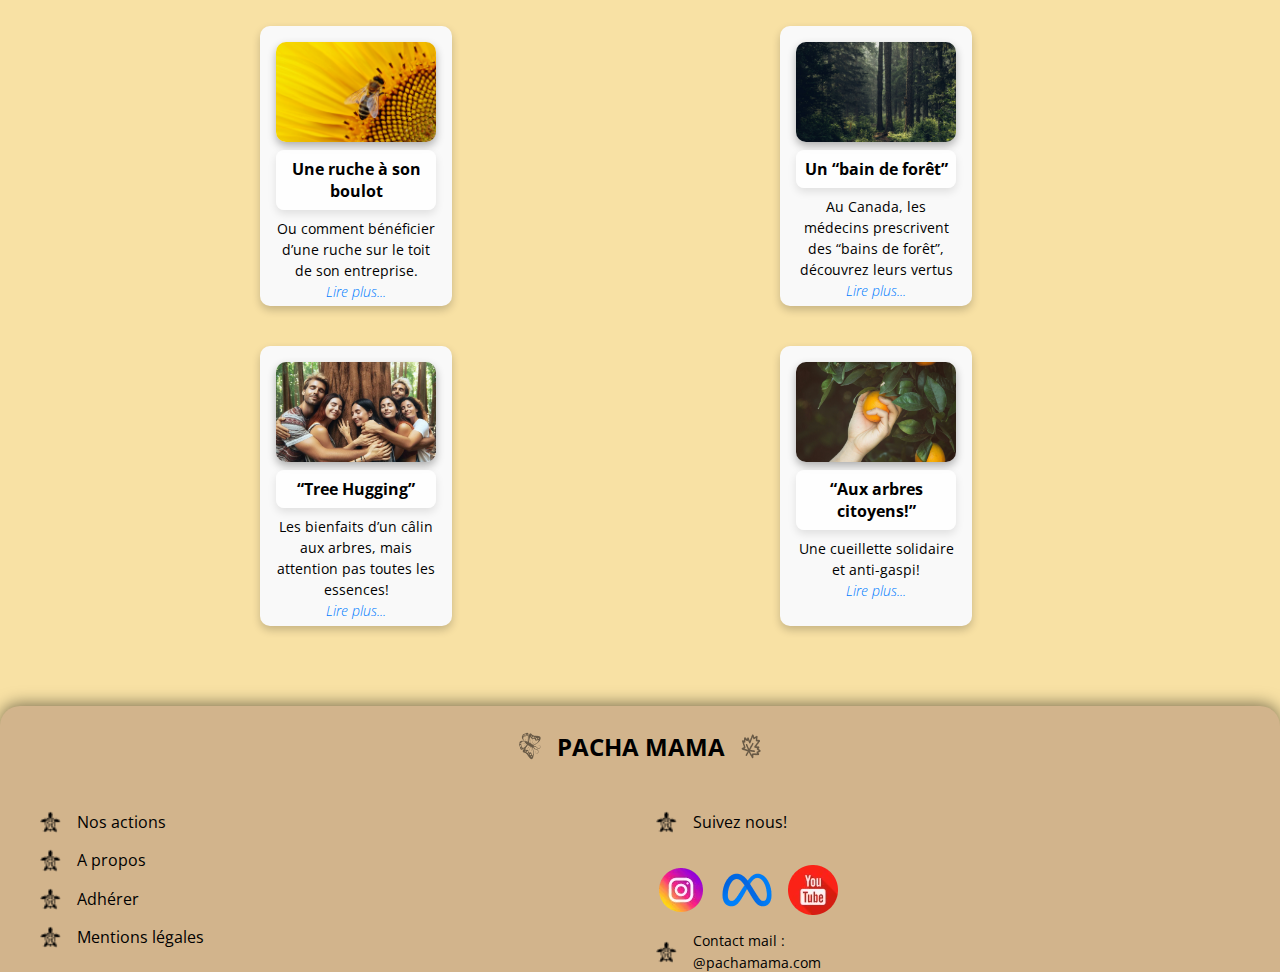
==== commit 033efd00: "last last last commit" ====
--- a/index.html
+++ b/index.html
@@ -48,6 +48,19 @@
         </div>
     </header>
     <main>
+        <div id="navbar">
+        <nav class="navbar">
+            <ul class="navbar-menu">
+                <li><a href="http://127.0.0.1:5500/index.html">Accueil</a></li>
+                <li><a href="http://127.0.0.1:5500/contact.html">Contact</a></li>
+                <li><a href="http://127.0.0.1:5500/parrainage.html">Parrainage</a></li>
+                <li><a href="http://127.0.0.1:5500/DIY.html">DIY</a></li>
+                <li><a href="http://127.0.0.1:5500/evenement.html">Evènements</a></li>
+                <li><a href="http://127.0.0.1:5500/meditation.html">Méditation</a></li>
+                <li><a href="http://127.0.0.1:5500/Qui.html">Qui sommes nous?</a></li>
+            </ul>
+        </div>            
+        </nav>
         <div id="figure">
             <img src="./images/paysageMain.webp" alt="paysage">
             <p>Reconnecter l’Homme et la Nature</p>
--- a/assets/style.css
+++ b/assets/style.css
@@ -89,6 +89,46 @@
     background-color: #D2B48C;
     color: #fff;
 }
+/*navbar*/
+#navbar{
+    display:block;
+}
+.navbar {
+    width: 100%;
+    max-width: 100%;
+    height: 100px;
+    background-color: #c19a6b; /* Ton légèrement plus foncé que #D2B48C */
+    display: flex;
+    align-items: center;
+    justify-content: center;
+    margin: 0 auto; /* Centrer la navbar horizontalement */
+    box-shadow: 0 4px 6px rgba(0, 0, 0, 0.1);
+    margin-top: 20px;
+}
+.navbar-menu {
+    list-style: none;
+    padding: 0;
+    margin: 0;
+    display: flex;
+    gap: 40px; /* Espacement entre les titres */
+}
+
+.navbar-menu li {
+    text-transform: uppercase;
+}
+
+.navbar-menu a {
+    text-decoration: none;
+    color: #fff; /* Blanc pour contraster */
+    font-size: 18px;
+    font-weight: bold;
+    transition: color 0.3s ease;
+}
+
+.navbar-menu a:hover {
+    color: #f5e0c3; /* Couleur plus claire au survol */
+}
+
 /*main*/
 main>#figure{
     width: 100%;
@@ -236,7 +276,6 @@
     flex-direction: column;
     justify-content: center;
     align-items: center; 
-    padding: 2rem 1rem;
     margin-top: 4rem;
 }
 
@@ -941,6 +980,16 @@
         margin-left:20%;
         margin-right: 20%;
     }
+    #navbar{
+        display: block;
+    }
+    #burger{
+        display: none;
+    }
+    #boutonsHeader{
+      display: block;
+      margin-right: 43%;
+    }
 
 }
 
@@ -948,4 +997,12 @@
     main>#figure>p{
         font-size: 2rem;
     }
+}
+@media screen and (max-width: 1145px){
+    #navbar{
+        display: none;
+    }
+    #burger{
+        display: block;
+    }
 }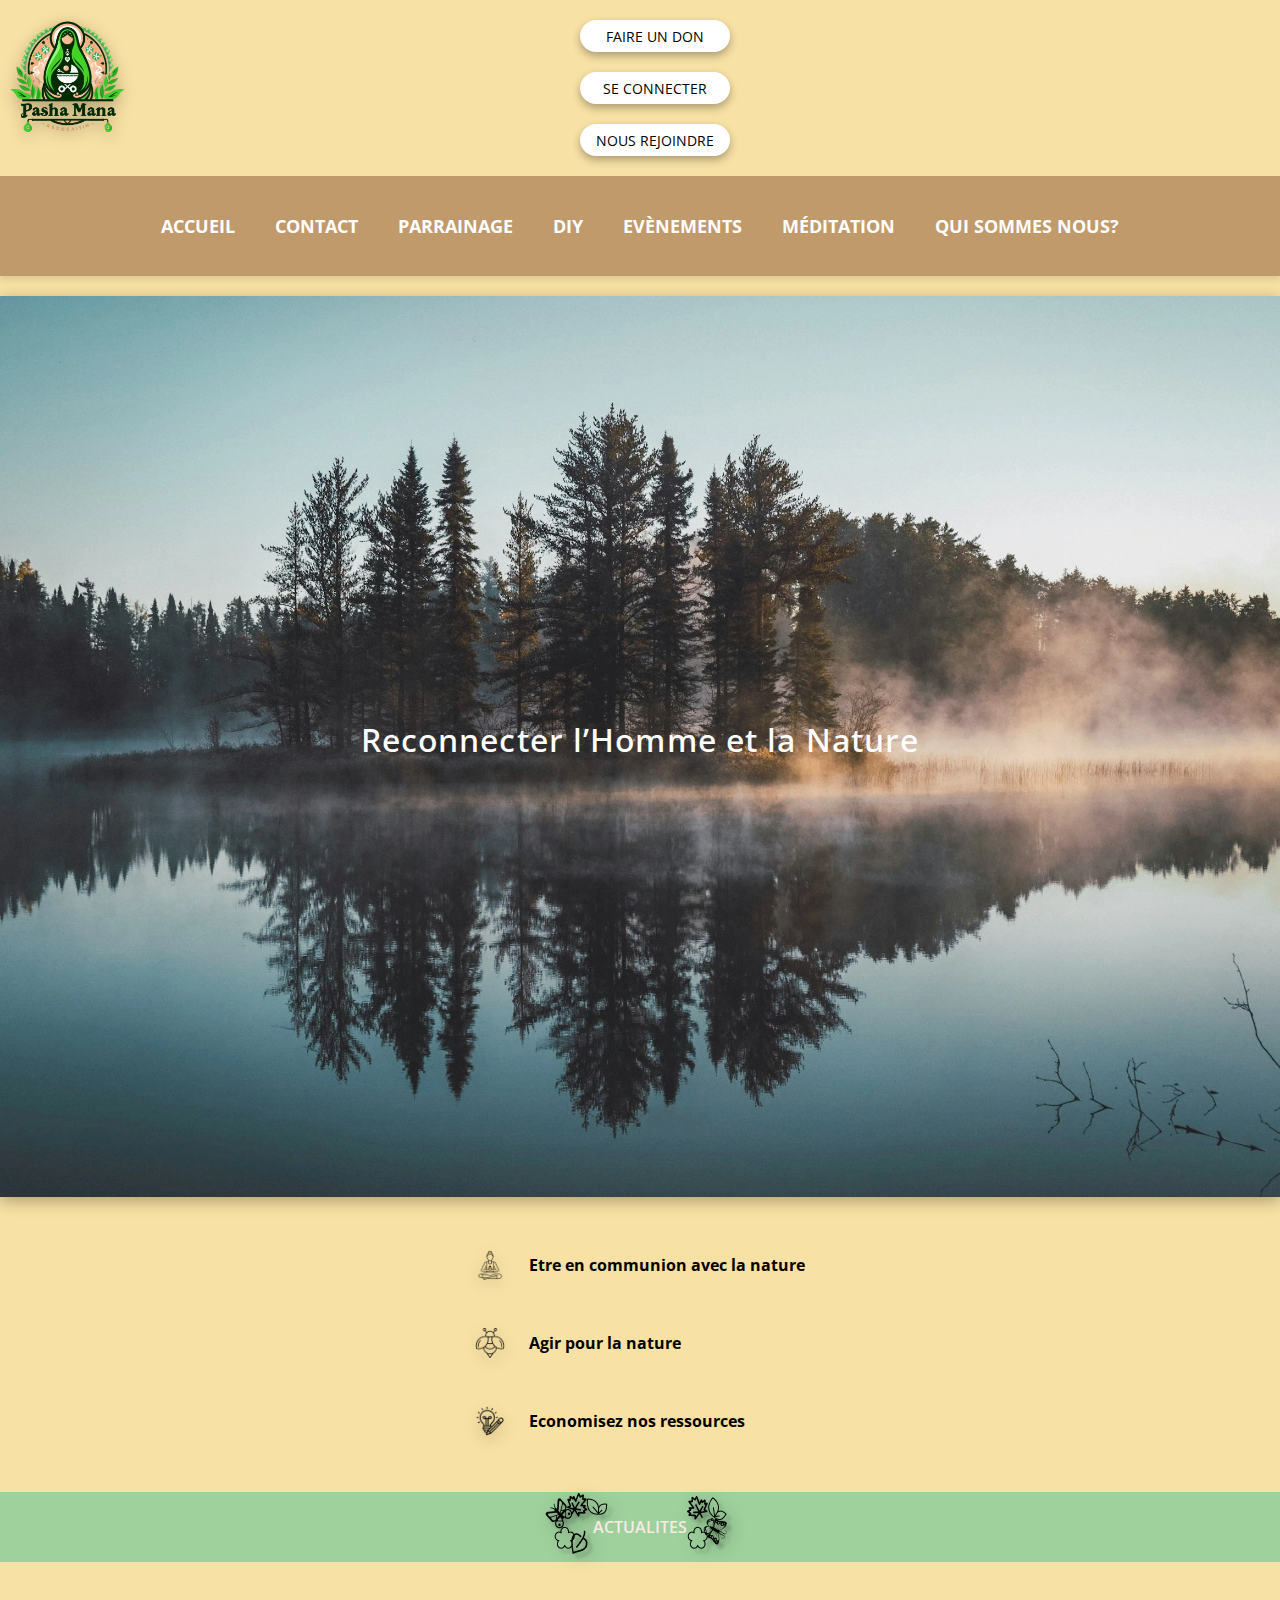
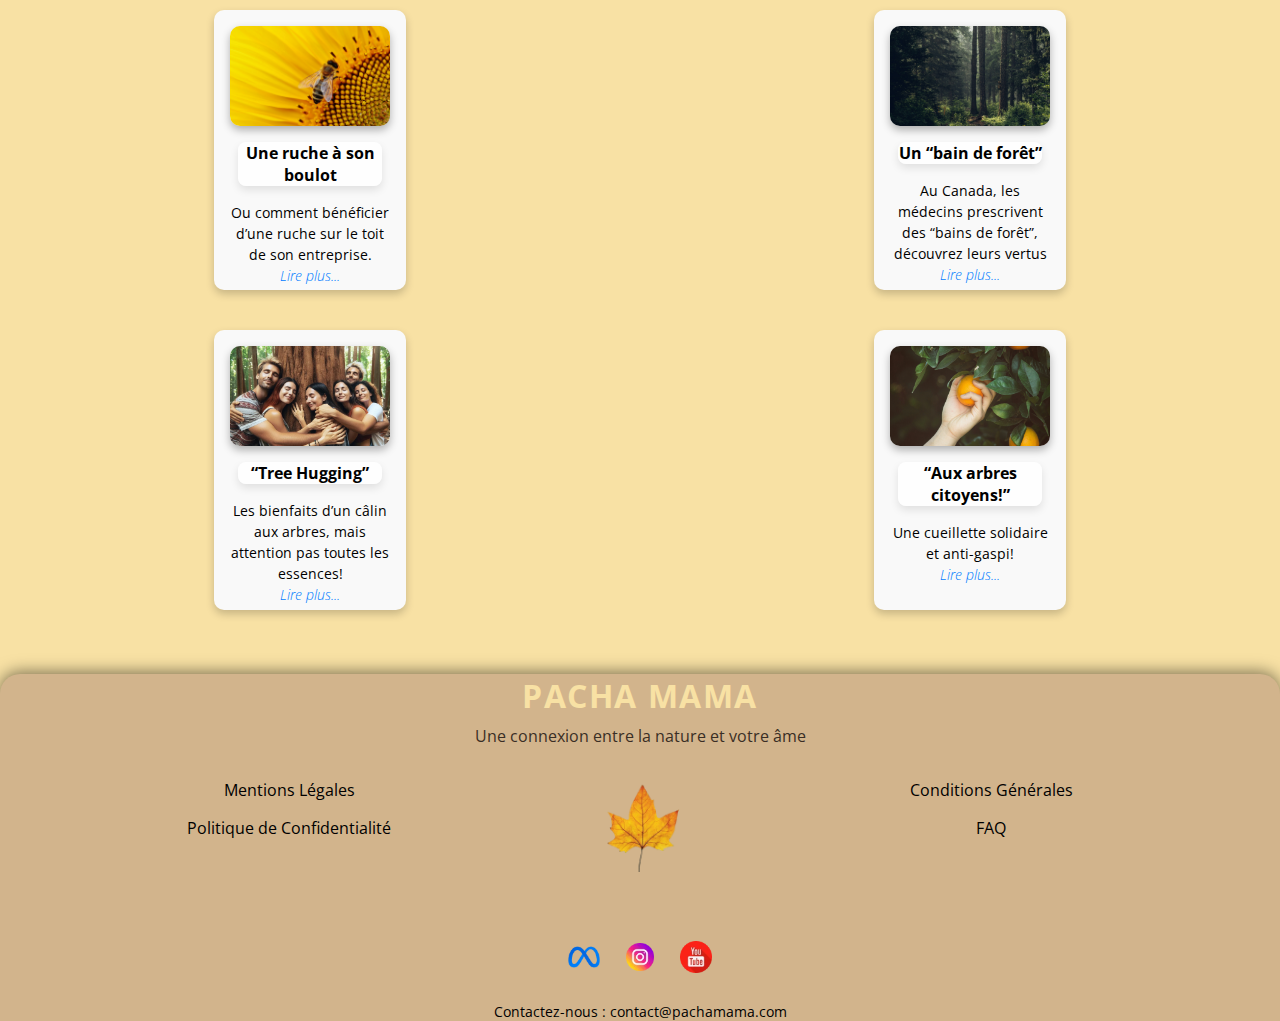
==== commit 6a31be2c: "last commit 3" ====
--- a/index.html
+++ b/index.html
@@ -117,49 +117,36 @@
     </main>
     <footer>
         <div id="footerTitre">
-            <div id="titre">
-                <img src="./images/VectorPapillon.webp">
-                <p>PACHA MAMA</p>
-                <img src="./images/VectorFeuille.webp">
-            </div>
+            <h1>PACHA MAMA</h1>
+            <p>Une connexion entre la nature et votre âme</p>
         </div>
         <div class="footer-container">
             <div id="mentionsFooterG">
-                <div class="mentionFooterG">
-                    <img src="./images/VectorTortue.webp">
-                    <p>Nos actions</p>
-                </div>
-                <div class="mentionFooterG">
-                    <img src="./images/VectorTortue.webp">
-                    <p>A propos</p>
-                </div>
-                <div class="mentionFooterG">
-                    <img src="./images/VectorTortue.webp">
-                    <p>Adhérer</p>
-                </div>
-                <div class="mentionFooterG">
-                    <img src="./images/VectorTortue.webp">
-                    <p>Mentions légales</p>
-                </div>
+                <p>Mentions Légales</p>
+                <p>Politique de Confidentialité</p>
+            </div>
+            <div id="figure_Footer">
+                <img src="./images/feuilleFooter.webp">
             </div>
             <div id="mentionsFooterD">
-                <div class="mentionFooterD">
-                    <img src="./images/VectorTortue.webp">
-                    <p>Suivez nous!</p>
-                </div>
-                <div id="reseauxSociaux">
-                    <img src="./images/insta.webp">
-                    <img src="./images/meta.webp">
-                    <img src="./images/youtube.webp">
-                </div>
-                <div class="mentionFooterD">
-                    <img src="./images/VectorTortue.webp">
-                    <div id="mailto">
-                        <p>Contact mail : &nbsp </p>
-                        <p>@pachamama.com</p>
-                    </div>
-                </div>
+                <p>Conditions Générales</p>
+                <p>FAQ</p>
             </div>
+        </div>
+        <div id="reseauxSociaux">
+            <div id="reseauxSociaux">
+                <a href="#"><img src="./images/meta.webp" alt="meta" />
+                </a>
+                <a href="#">
+                    <img src="./images/insta.webp" alt="Instagram" />
+                </a>
+                <a href="#">
+                    <img src="./images/youtube.webp" alt="youtube" />
+                </a>
+            </div>
+        </div>
+        <div id="mailto">
+            <p>Contactez-nous : contact@pachamama.com</p>
         </div>
     </footer>
     <script src="./assets/main.js"></script>
--- a/assets/style.css
+++ b/assets/style.css
@@ -9,6 +9,7 @@
 body{
     background-color: #F8E1A4;
     height: 100%;
+    width: 100%;
 }
 /*header*/
 header{
@@ -97,20 +98,20 @@
     width: 100%;
     max-width: 100%;
     height: 100px;
-    background-color: #c19a6b; /* Ton légèrement plus foncé que #D2B48C */
-    display: flex;
-    align-items: center;
-    justify-content: center;
-    margin: 0 auto; /* Centrer la navbar horizontalement */
+    background-color: #c19a6b; 
+    display: flex;
+    align-items: center;
+    justify-content: center;
+    margin: 0 auto; 
     box-shadow: 0 4px 6px rgba(0, 0, 0, 0.1);
-    margin-top: 20px;
+    margin-top: 1.25rem;
 }
 .navbar-menu {
     list-style: none;
     padding: 0;
     margin: 0;
     display: flex;
-    gap: 40px; /* Espacement entre les titres */
+    gap: 2.5rem; 
 }
 
 .navbar-menu li {
@@ -119,17 +120,20 @@
 
 .navbar-menu a {
     text-decoration: none;
-    color: #fff; /* Blanc pour contraster */
-    font-size: 18px;
+    color: #fff; 
+    font-size: 1.125rem;
     font-weight: bold;
     transition: color 0.3s ease;
 }
 
 .navbar-menu a:hover {
-    color: #f5e0c3; /* Couleur plus claire au survol */
+    color: #f5e0c3;
 }
 
 /*main*/
+main{
+    width: 100%;
+}
 main>#figure{
     width: 100%;
     height: auto;
@@ -155,9 +159,11 @@
     font-size: 1rem;
     font-weight: 550;
 }
-main>#missions{
+main>#missions {
     display: grid;
-    grid-template-columns: 25% 50% 25%;
+    grid-template-columns: 2; 
+    width: 100%; 
+    max-width: 100%; 
 }
 main>#missions>.mission{
     grid-column: 2;
@@ -204,16 +210,15 @@
 }
 .actu-container {
     display: grid;
-    grid-template-columns: 1fr;
+    grid-template-columns: 2;
     gap: 3rem; 
-    margin: 0 auto; 
-    max-width: 1000px; 
-    padding: 1rem; 
+    max-width: 100%; 
     justify-content: center;
     align-items: center;
     text-align: center;
     margin-top: 3rem;
     margin-bottom: 3rem;
+    justify-items: center;
 }
 
 .actu-container>.descriptionActu {
@@ -226,7 +231,6 @@
     box-shadow: 0 4px 8px rgba(0, 0, 0, 0.2);
     width: 10rem;
     height: 15.5rem;
-    margin-left: 25%;
 }
 .descriptionActu> img {
     width: 100%;
@@ -237,8 +241,7 @@
 }
 .descriptionActu > h1 {
     font-size: 1rem;
-    padding: 0.5rem;
-    margin: 0;
+    margin: 0.5rem;
     background-color: rgba(255, 255, 255, 0.8);
     border-radius: 8px;
     box-shadow: 0 4px 8px rgba(0, 0, 0, 0.1);
@@ -266,90 +269,108 @@
 
 /* footer */
 footer {
-    background-color: #D2B48C;
+    background-color: #D2B48C; 
     width: 100%;
     height: auto;
     border-top-left-radius: 20px;
     border-top-right-radius: 20px;
-    box-shadow: 0 -0.1rem 1rem rgba(0, 0, 0, 0.5); 
+    box-shadow: 0 -0.1rem 1rem rgba(0, 0, 0, 0.5);
     display: flex;
     flex-direction: column;
     justify-content: center;
-    align-items: center; 
+    align-items: center;
     margin-top: 4rem;
-}
-
+    color: #000; 
+}
 #footerTitre {
     text-align: center;
-    padding: 1rem;
     margin-bottom: 2rem;
 }
 
-#titre {
-    display: flex;
-    align-items: center;
-    gap: 1rem; 
-    margin-top: 0.5rem;
-}
-
-#titre p {
-    font-size: 1.5rem; 
-    font-weight: bold; 
+#footerTitre h1 {
+    font-size: 2rem; 
+    font-weight: bold;
+    color: #F8E1A4;
+    text-transform: uppercase;
+    letter-spacing: 0.1rem;
+    margin: 0;
+}
+
+#footerTitre p {
+    font-size: 1rem;
+    color: #3a2e25; 
+    margin: 0.5rem 0 0;
+}
+
+.footer-container {
+    display: flex;
+    justify-content: space-between;
+    width: 100%;
+    max-width: 1200px;
+    gap: 2rem;
+    flex-wrap: wrap;
+}
+
+#mentionsFooterG, #mentionsFooterD {
+    flex: 1;
+    display: flex;
+    flex-direction: column;
+    align-items: center;
+    gap: 1rem;
+    color: #000;
+}
+
+#mentionsFooterG p, #mentionsFooterD p {
+    font-size: 1rem;
     margin: 0;
     color: #000;
 }
 
-.footer-container {
-    display: flex;
-    justify-content: space-between;
-    width: 100%;
-    max-width: 1200px; 
-    gap: 2rem; 
-    flex-wrap: wrap;
-}
-
-#mentionsFooterG, #mentionsFooterD {
-    flex: 1;
+#mentionsFooterG p:hover,
+#mentionsFooterD p:hover {
+    color: #F8E1A4;
+    cursor: pointer;
+    transition: color 0.3s ease-in-out;
+}
+
+#reseauxSociaux {
+    display: flex;
+    justify-content: center;
+    align-items: center;
+    gap: 1.5rem; 
+    margin-top: 2rem;
+}
+
+#reseauxSociaux a img {
+    height: 2rem;
+    width: auto; 
+    transition: transform 0.3s ease, filter 0.3s ease;
+}
+
+#reseauxSociaux a img:hover {
+    transform: scale(1.2); 
+    filter: brightness(1.2); 
+}
+
+#mailto {
     display: flex;
     flex-direction: column;
-    align-items: flex-start;
-    gap: 1rem;
-}
-
-.mentionFooterG, .mentionFooterD {
-    display: flex;
-    align-items: center;
-    gap: 1rem;
-}
-
-.mentionFooterG img, .mentionFooterD img {
-    height: 1.4rem; 
-    width: auto;
-}
-
-#reseauxSociaux {
-    display: flex;
-    justify-content: center;
-    align-items: center;
-    gap: 1rem; 
-    margin-top: 1rem;
-}
-
-#mailto {
-    display: flex;
-    flex-direction: column; 
-    gap: 0.2rem; 
-    font-size: 0.9rem; 
+    align-items: center;
+    gap: 0.2rem;
+    font-size: 0.9rem;
+    margin-top: 1.5rem;
     color: #000;
 }
-
-.mentionFooterG > p:hover,
-.mentionFooterD > p:hover,
 #mailto p:hover {
     color: #F8E1A4;
     cursor: pointer;
     transition: color 0.3s ease-in-out;
 }
+#figure_Footer>img{
+    width: 8.75rem;
+    height: auto;
+}
+
 
 /* Qui sommes nous?*/
 main>h1{
@@ -912,6 +933,7 @@
 }
 textarea {
     width: 24rem;
+    max-width: 100%;
     flex: 1;
     background-color: #9ED19C;
     border-radius: 10px;
@@ -1005,4 +1027,27 @@
     #burger{
         display: block;
     }
-}+}
+@media (max-width: 768px) {
+    .footer-container {
+        flex-direction: column; 
+        gap: 1.5rem;
+        text-align: center;
+    }
+
+    #mentionsFooterG,
+    #mentionsFooterD {
+        text-align: center;
+    }
+
+    #footerTitre h1 {
+        font-size: 1.8rem;
+    }
+    #reseauxSociaux a img {
+        height: 1.8rem; 
+    }
+
+    #figure_Footer > img {
+        width: 8.75rem; 
+    }
+}
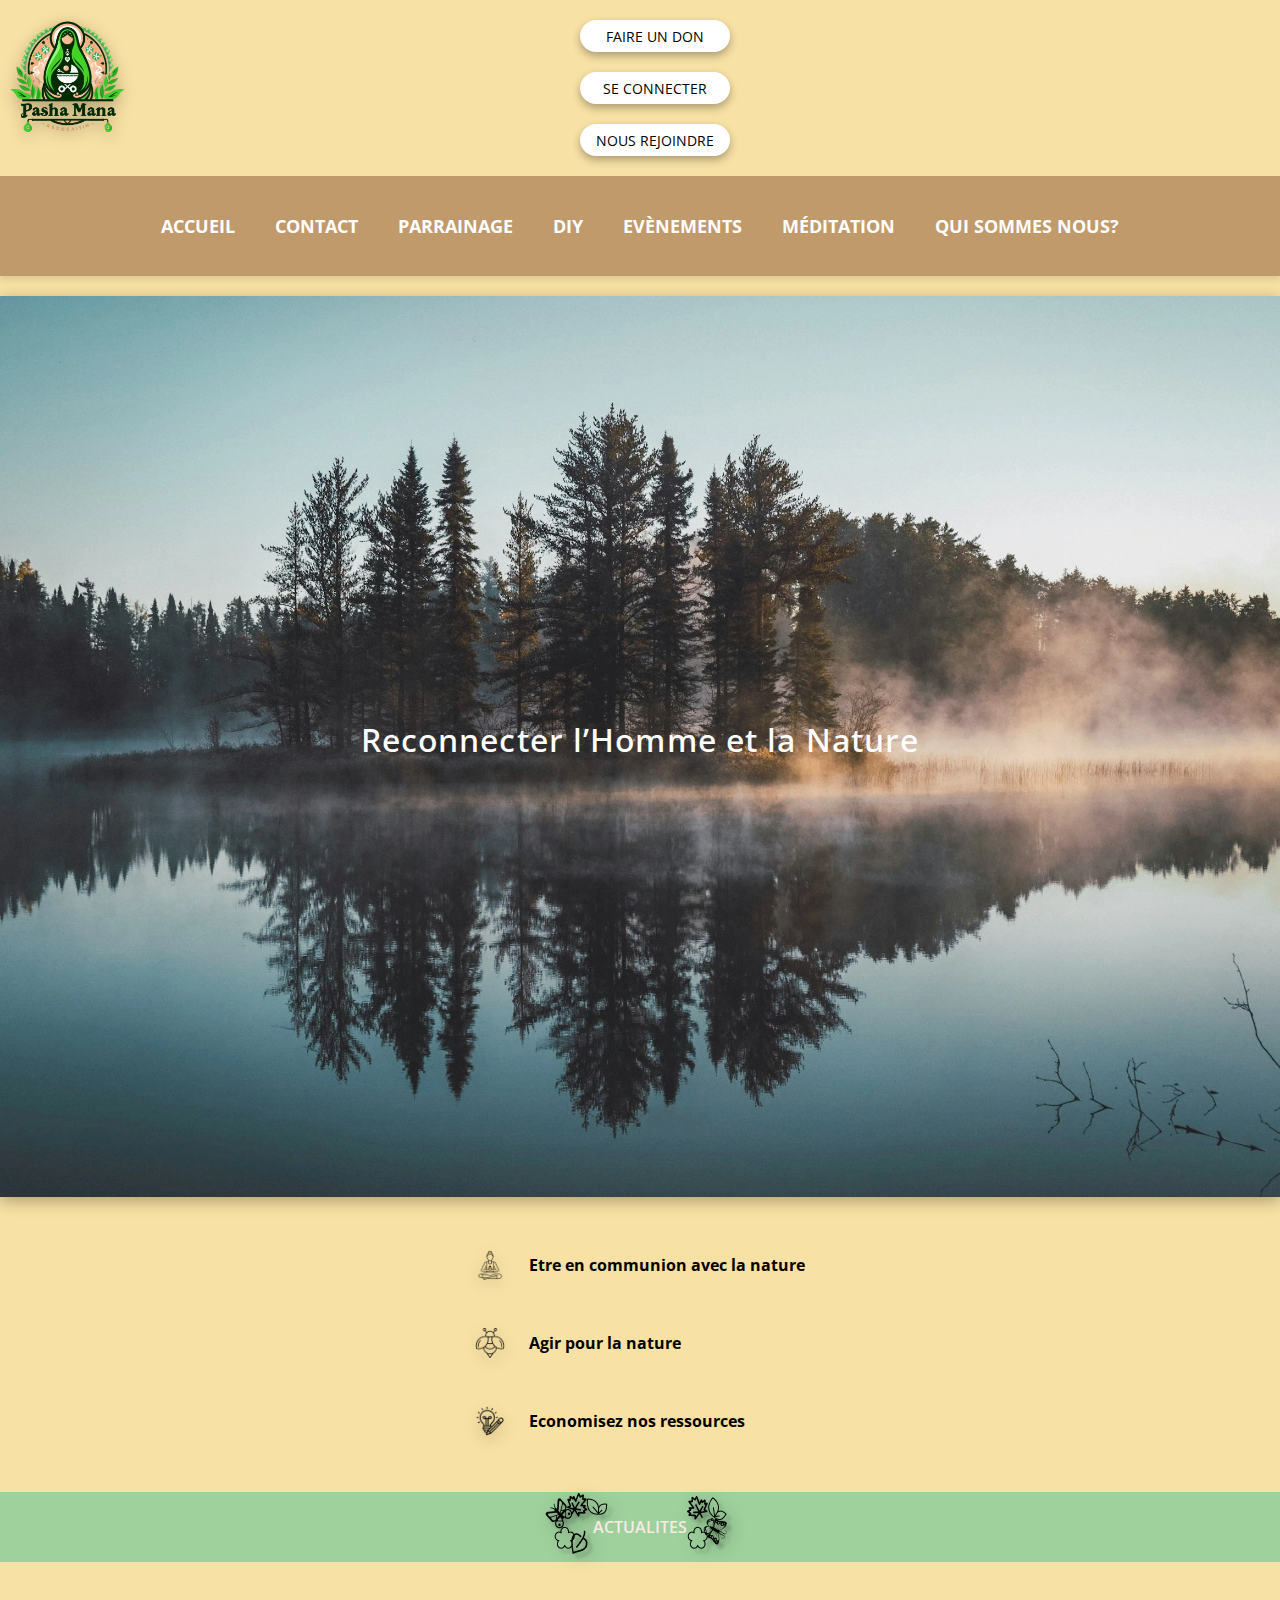
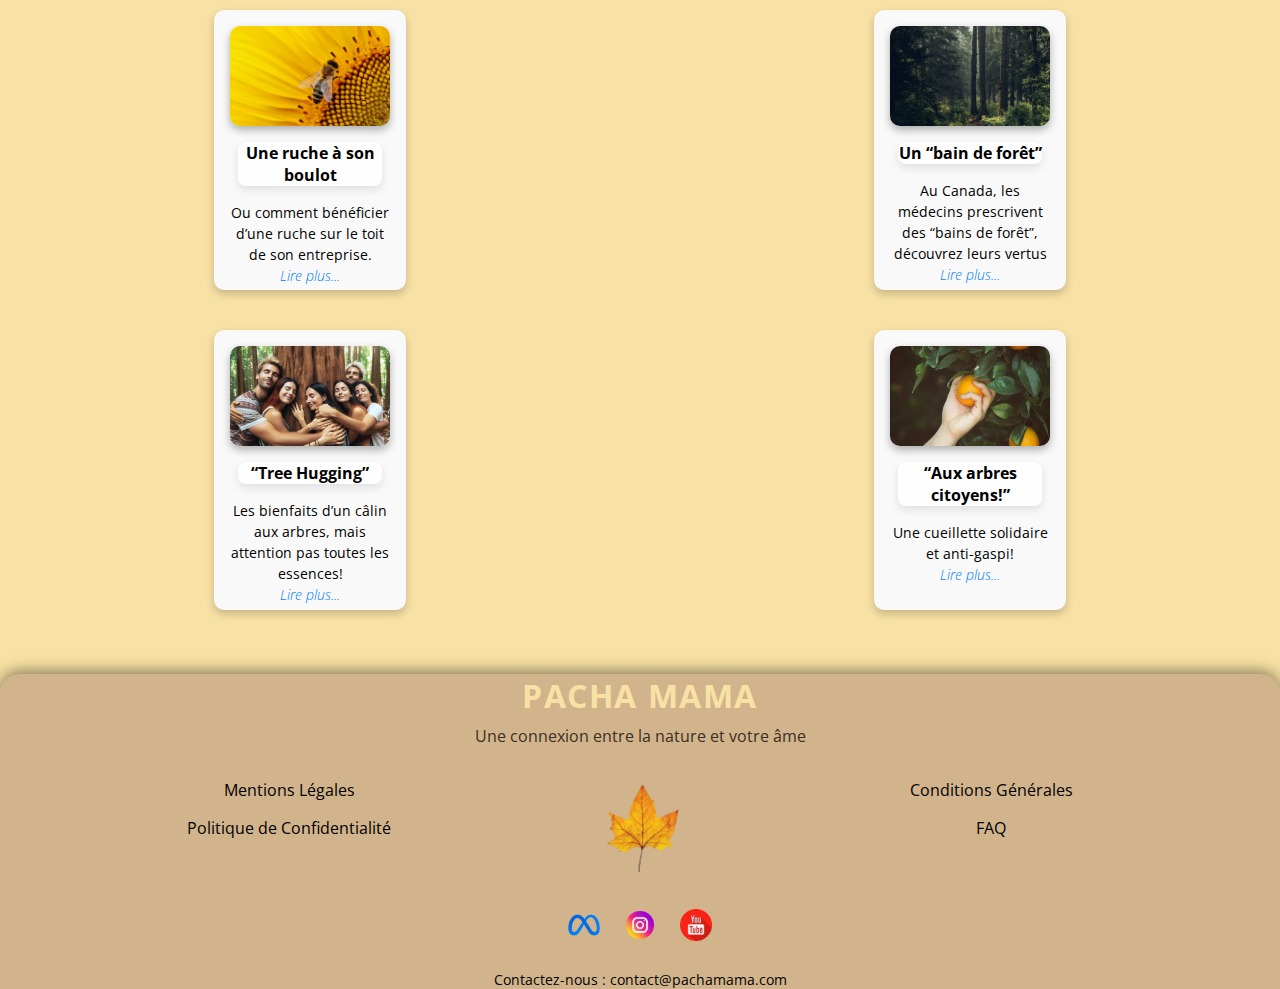
==== commit c09070d6: "dernier commit" ====
--- a/index.html
+++ b/index.html
@@ -1,5 +1,5 @@
 <!DOCTYPE html>
-<html lang="en">
+<html lang="fr">
 
 <head>
     <meta charset="UTF-8">
@@ -24,7 +24,7 @@
         </div>
         <div id="boutonsHeader">
             <div class="boutons">
-                <a href="#">Faire un don</a></p>
+                <a href="#">Faire un don</a>
             </div>
             <div class="boutons">
                 <a href="#">Se connecter</a>
@@ -49,33 +49,33 @@
     </header>
     <main>
         <div id="navbar">
-        <nav class="navbar">
-            <ul class="navbar-menu">
-                <li><a href="http://127.0.0.1:5500/index.html">Accueil</a></li>
-                <li><a href="http://127.0.0.1:5500/contact.html">Contact</a></li>
-                <li><a href="http://127.0.0.1:5500/parrainage.html">Parrainage</a></li>
-                <li><a href="http://127.0.0.1:5500/DIY.html">DIY</a></li>
-                <li><a href="http://127.0.0.1:5500/evenement.html">Evènements</a></li>
-                <li><a href="http://127.0.0.1:5500/meditation.html">Méditation</a></li>
-                <li><a href="http://127.0.0.1:5500/Qui.html">Qui sommes nous?</a></li>
-            </ul>
-        </div>            
-        </nav>
+            <nav class="navbar">
+                <ul class="navbar-menu">
+                    <li><a href="http://127.0.0.1:5500/index.html">Accueil</a></li>
+                    <li><a href="http://127.0.0.1:5500/contact.html">Contact</a></li>
+                    <li><a href="http://127.0.0.1:5500/parrainage.html">Parrainage</a></li>
+                    <li><a href="http://127.0.0.1:5500/DIY.html">DIY</a></li>
+                    <li><a href="http://127.0.0.1:5500/evenement.html">Evènements</a></li>
+                    <li><a href="http://127.0.0.1:5500/meditation.html">Méditation</a></li>
+                    <li><a href="http://127.0.0.1:5500/Qui.html">Qui sommes nous?</a></li>
+                </ul>
+            </nav>
+        </div>
         <div id="figure">
             <img src="./images/paysageMain.webp" alt="paysage">
             <p>Reconnecter l’Homme et la Nature</p>
         </div>
         <div id="missions">
             <div class="mission">
-                <img src="./images/poseYogaMissions.webp">
+                <img src="./images/poseYogaMissions.webp" alt="yoga">
                 <p>Etre en communion avec la nature</p>
             </div>
             <div class="mission">
-                <img src="./images/abeilleMissions.webp">
+                <img src="./images/abeilleMissions.webp" alt="abeille">
                 <p>Agir pour la nature</p>
             </div>
             <div class="mission">
-                <img src="./images/ampouleMissions2.webp">
+                <img src="./images/ampouleMissions2.webp" alt="ampoule">
                 <p>Economisez nos ressources</p>
             </div>
         </div>
@@ -113,7 +113,6 @@
                 </p>
             </div>
         </div>
-        </div>
     </main>
     <footer>
         <div id="footerTitre">
@@ -126,7 +125,7 @@
                 <p>Politique de Confidentialité</p>
             </div>
             <div id="figure_Footer">
-                <img src="./images/feuilleFooter.webp">
+                <img src="./images/feuilleFooter.webp" alt="feuille">
             </div>
             <div id="mentionsFooterD">
                 <p>Conditions Générales</p>
@@ -134,16 +133,14 @@
             </div>
         </div>
         <div id="reseauxSociaux">
-            <div id="reseauxSociaux">
-                <a href="#"><img src="./images/meta.webp" alt="meta" />
-                </a>
-                <a href="#">
-                    <img src="./images/insta.webp" alt="Instagram" />
-                </a>
-                <a href="#">
-                    <img src="./images/youtube.webp" alt="youtube" />
-                </a>
-            </div>
+            <a href="#"><img src="./images/meta.webp" alt="meta">
+            </a>
+            <a href="#">
+                <img src="./images/insta.webp" alt="Instagram">
+            </a>
+            <a href="#">
+                <img src="./images/youtube.webp" alt="youtube">
+            </a>
         </div>
         <div id="mailto">
             <p>Contactez-nous : contact@pachamama.com</p>
@@ -151,4 +148,5 @@
     </footer>
     <script src="./assets/main.js"></script>
 </body>
+
 </html>